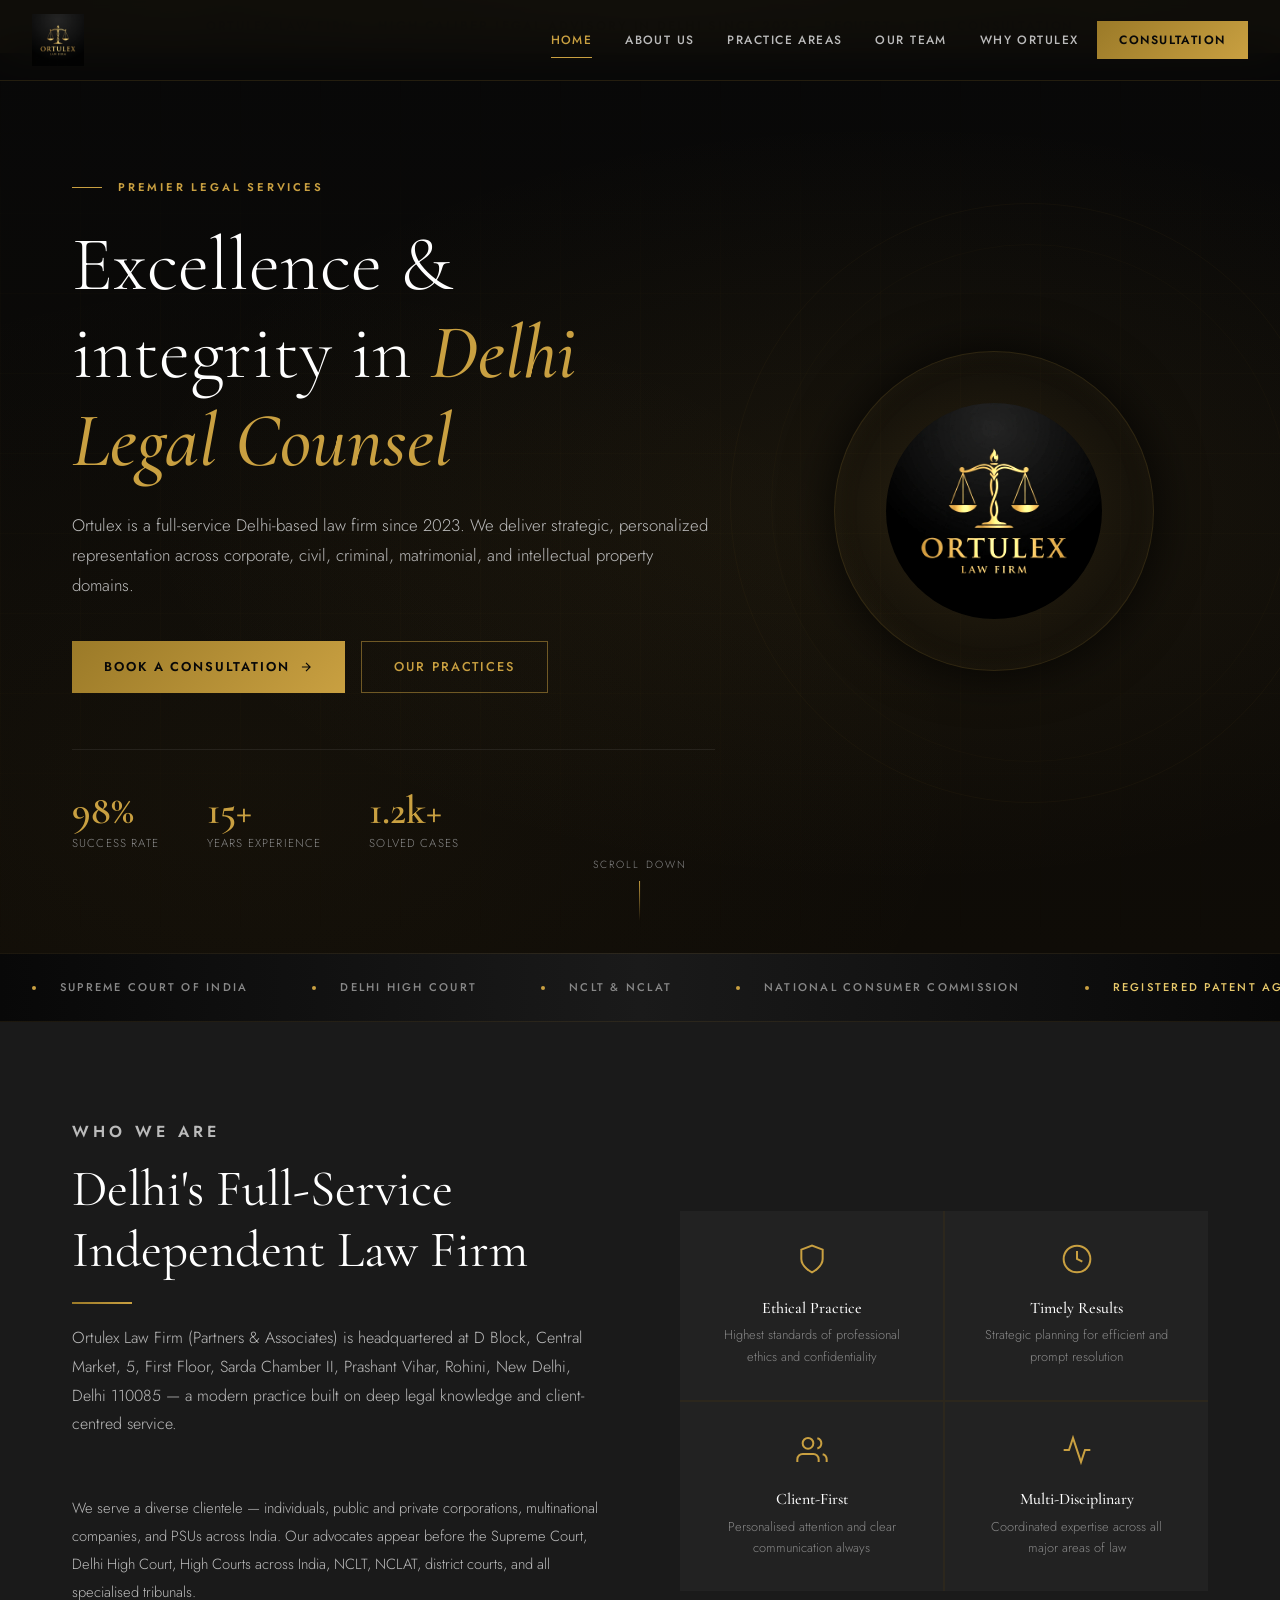
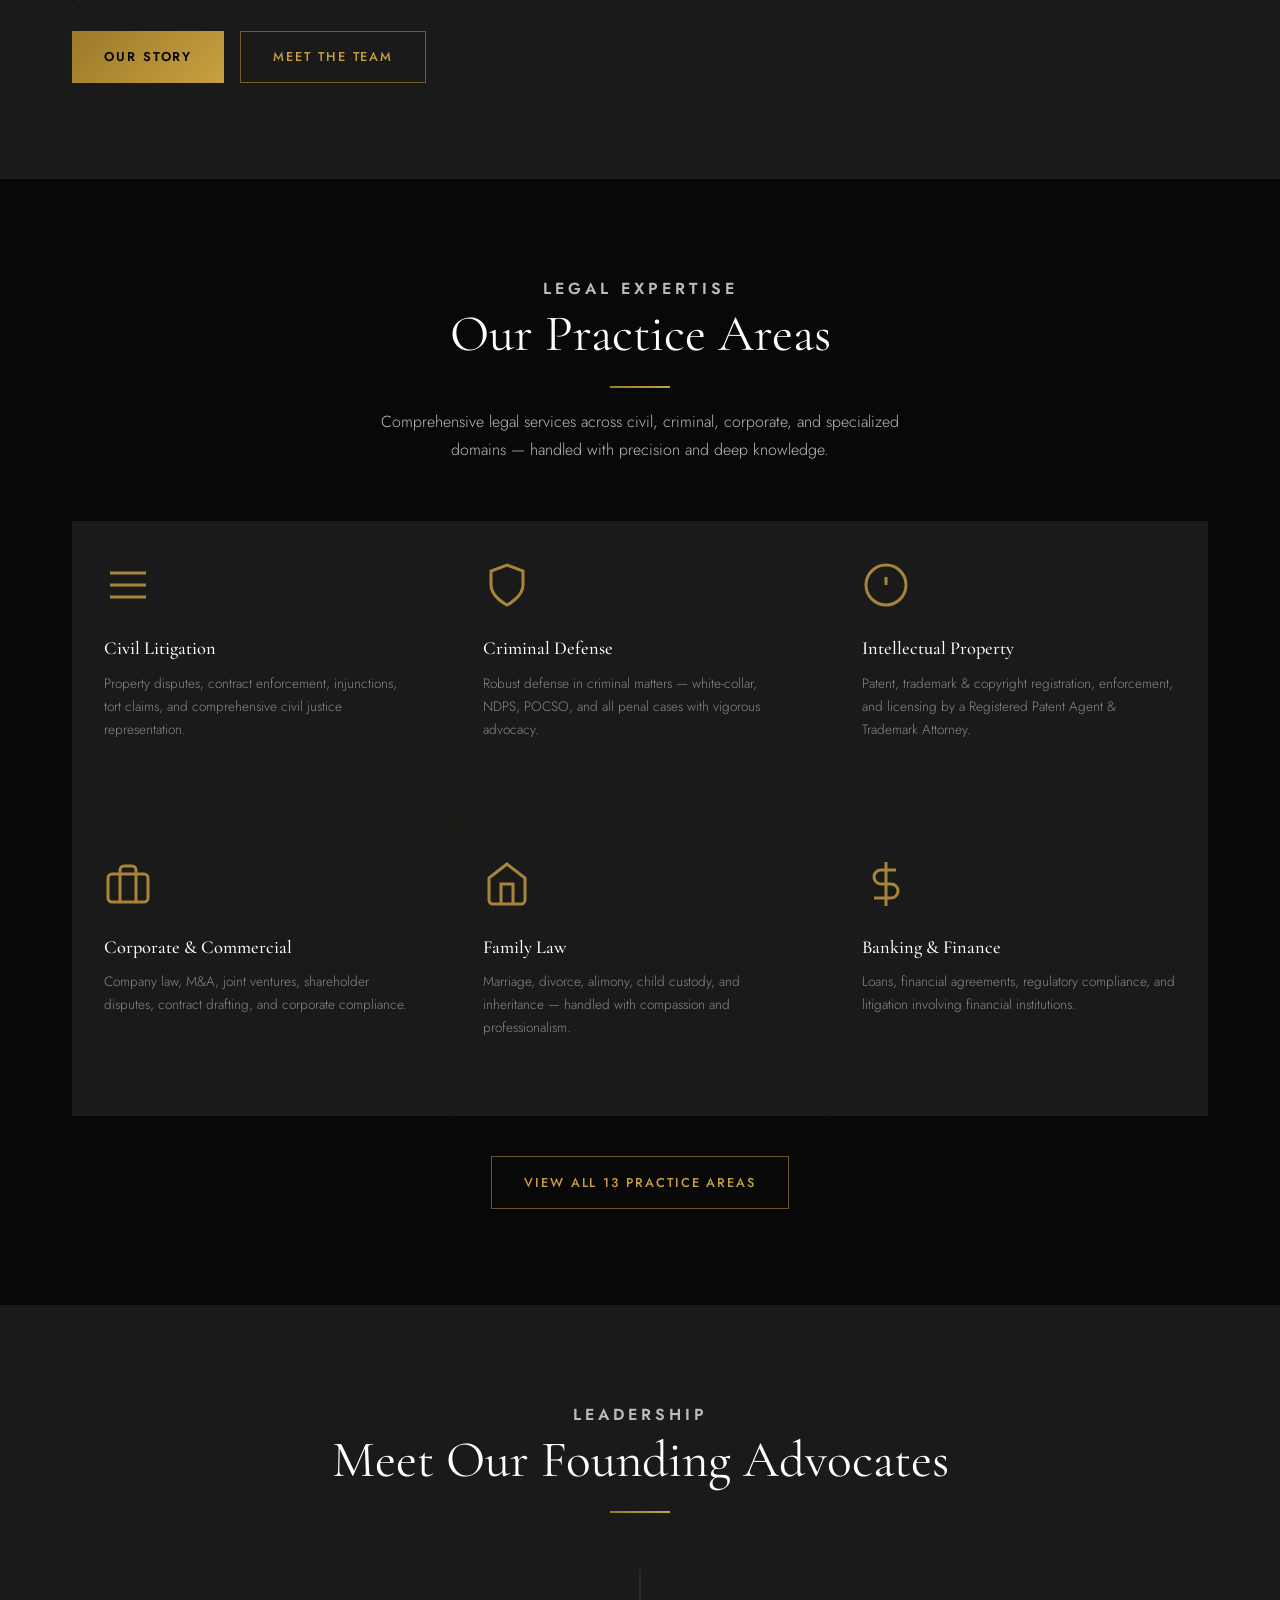
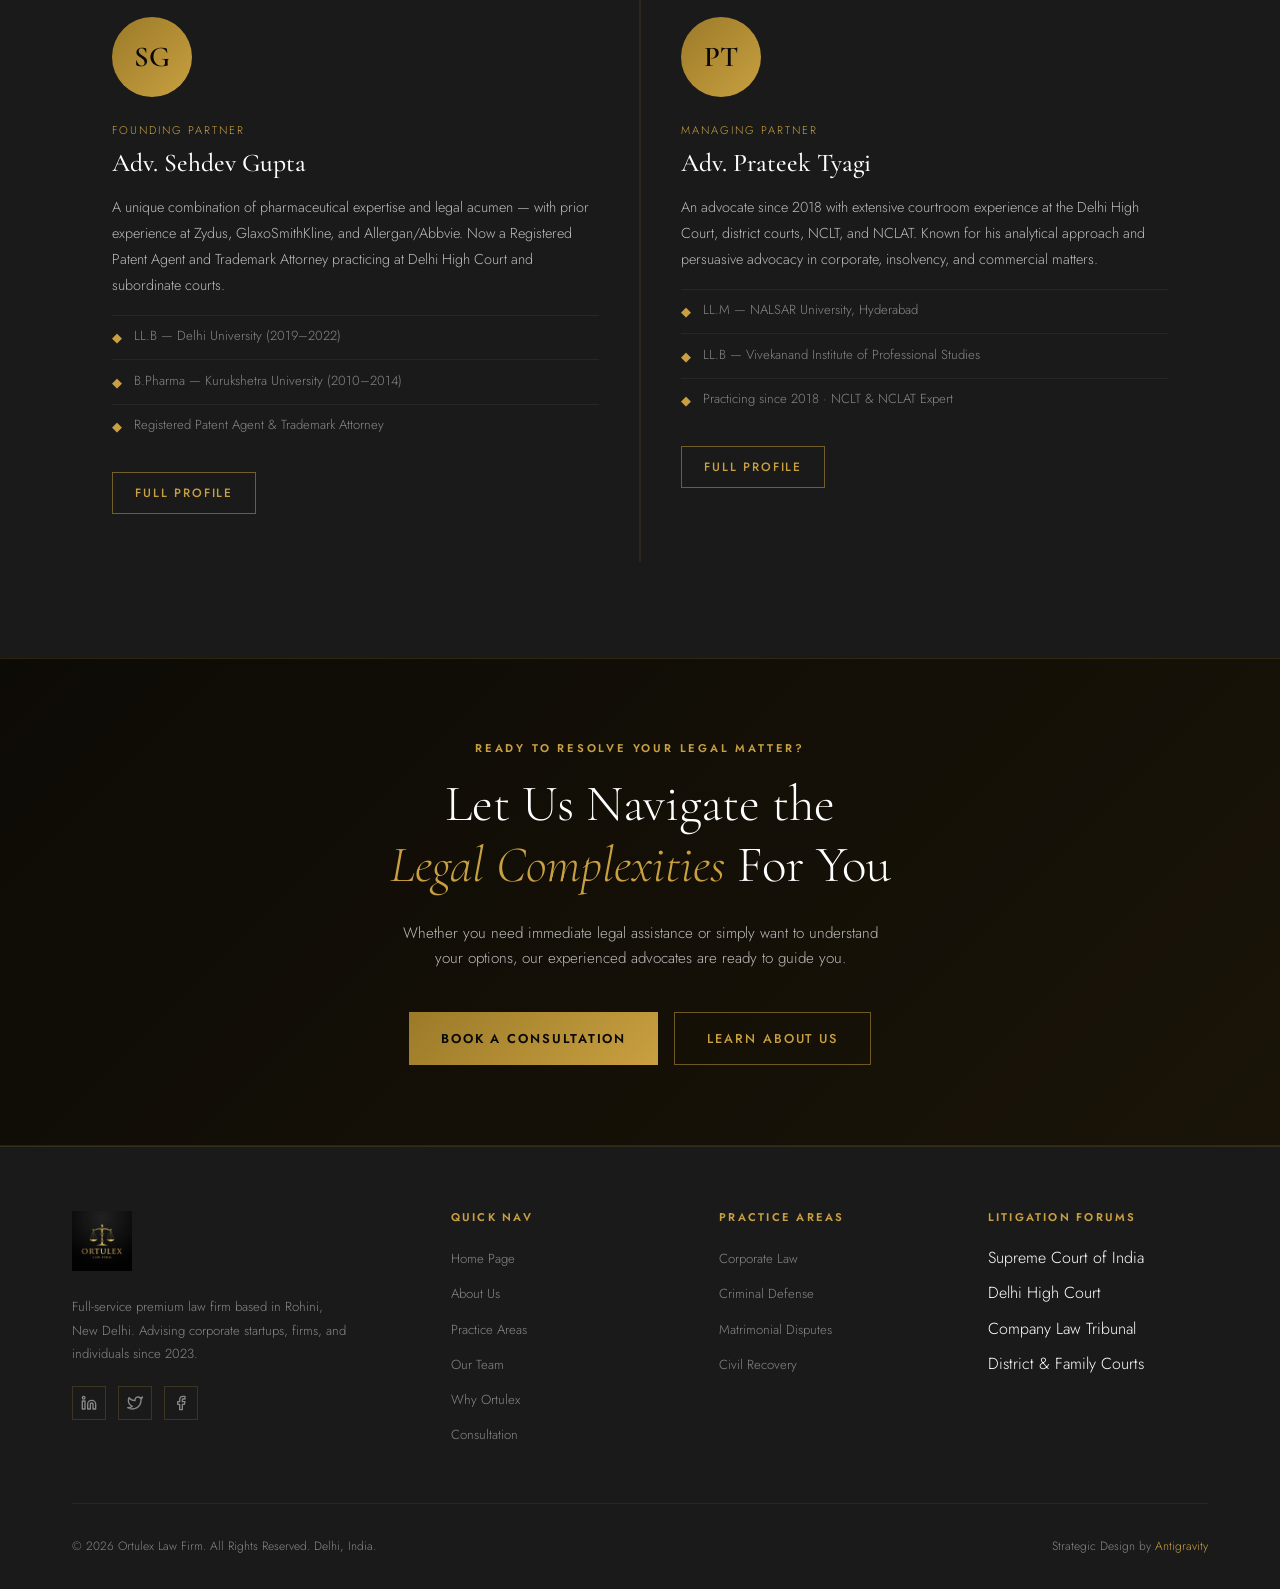
==== index.html @ f360d990 "first commit" ====
<!DOCTYPE html>
<html lang="en">
<head>
  <meta charset="UTF-8">
  <meta name="viewport" content="width=device-width, initial-scale=1.0">
  <title>Ortulex Law Firm – Delhi Full-Service Lawyers</title>
  <meta name="description" content="Ortulex Law Firm – Full-service legal solutions in Delhi since 2023. Expert counsel in civil, criminal, corporate, family & intellectual property law.">
  <link rel="preconnect" href="https://fonts.googleapis.com">
  <link rel="preconnect" href="https://fonts.gstatic.com" crossorigin>
  <link href="https://fonts.googleapis.com/css2?family=Cormorant+Garamond:ital,wght@0,300;0,400;0,500;0,600;0,700;1,400;1,600&family=Jost:wght@300;400;500;600&display=swap" rel="stylesheet">
  <link rel="stylesheet" href="css/style.css">
</head>
<body>

  <!-- DYNAMIC HEADER PLACEHOLDER -->
  <div id="header-placeholder"></div>

  <!-- HERO SECTION -->
  <header class="hero">
    <div class="hero-bg"></div>
    <div class="hero-grid"></div>
    <div class="hero-ornament"></div>
    
    <div class="container">
      <div class="hero-wrapper">
        <div class="hero-content">
          <div class="hero-label label">Premier Legal Services</div>
          <h1 class="animate-fadeup delay-1">Excellence & integrity in <em>Delhi Legal Counsel</em></h1>
          <p class="hero-sub animate-fadeup delay-2">
            Ortulex is a full-service Delhi-based law firm since 2023. We deliver strategic, personalized representation across corporate, civil, criminal, matrimonial, and intellectual property domains.
          </p>
          <div class="hero-actions animate-fadeup delay-3">
            <a class="btn-primary" href="consultation.html">
              Book a Consultation
              <svg width="14" height="14" viewBox="0 0 24 24" fill="none" stroke="currentColor" stroke-width="2"><path d="M5 12h14M12 5l7 7-7 7"/></svg>
            </a>
            <a class="btn-outline" href="practices.html">Our Practices</a>
          </div>
          
          <div class="hero-stats animate-fadeup delay-4">
            <div class="stat-item">
              <div class="stat-number">98%</div>
              <div class="stat-label">Success Rate</div>
            </div>
            <div class="stat-item">
              <div class="stat-number">15+</div>
              <div class="stat-label">Years Experience</div>
            </div>
            <div class="stat-item">
              <div class="stat-number">1.2k+</div>
              <div class="stat-label">Solved Cases</div>
            </div>
          </div>
        </div>
        
        <div class="hero-visual animate-fadein delay-5">
          <div class="hero-visual-inner">
            <img class="hero-logo-showcase" src="images/logo.png" alt="Large Ortulex Emblem">
          </div>
        </div>
      </div>
    </div>

    <div class="hero-scroll">
      <span>Scroll Down</span>
      <div class="scroll-line"></div>
    </div>
  </header>

  <!-- MARQUEE -->
  <div class="marquee-section">
    <div class="marquee-track">
      <div class="marquee-item"><span class="dot"></span> Supreme Court of India</div>
      <div class="marquee-item"><span class="dot"></span> Delhi High Court</div>
      <div class="marquee-item"><span class="dot"></span> NCLT &amp; NCLAT</div>
      <div class="marquee-item"><span class="dot"></span> National Consumer Commission</div>
      <div class="marquee-item highlight"><span class="dot"></span> Registered Patent Agent</div>
      <div class="marquee-item"><span class="dot"></span> Trademark Attorney</div>
      <div class="marquee-item"><span class="dot"></span> District Courts Delhi-NCR</div>
      <div class="marquee-item"><span class="dot"></span> Mumbai High Court</div>
      <div class="marquee-item"><span class="dot"></span> State Tribunals</div>
      <div class="marquee-item highlight"><span class="dot"></span> Corporate Law</div>
      <div class="marquee-item"><span class="dot"></span> Intellectual Property</div>
      <div class="marquee-item"><span class="dot"></span> Criminal Defense</div>
      
      <!-- Duplicate for seamless loop -->
      <div class="marquee-item"><span class="dot"></span> Supreme Court of India</div>
      <div class="marquee-item"><span class="dot"></span> Delhi High Court</div>
      <div class="marquee-item"><span class="dot"></span> NCLT &amp; NCLAT</div>
      <div class="marquee-item"><span class="dot"></span> National Consumer Commission</div>
      <div class="marquee-item highlight"><span class="dot"></span> Registered Patent Agent</div>
      <div class="marquee-item"><span class="dot"></span> Trademark Attorney</div>
      <div class="marquee-item"><span class="dot"></span> District Courts Delhi-NCR</div>
      <div class="marquee-item"><span class="dot"></span> Mumbai High Court</div>
      <div class="marquee-item"><span class="dot"></span> State Tribunals</div>
      <div class="marquee-item highlight"><span class="dot"></span> Corporate Law</div>
      <div class="marquee-item"><span class="dot"></span> Intellectual Property</div>
      <div class="marquee-item"><span class="dot"></span> Criminal Defense</div>
    </div>
  </div>

  <!-- OVERVIEW SECTION -->
  <section class="section" style="background: var(--dark2);">
    <div class="container">
      <div class="overview-row">
        <div>
          <div class="section-header">
            <p class="label">Who We Are</p>
            <h2>Delhi's Full-Service<br>Independent Law Firm</h2>
            <div style="width:60px;height:2px;background:linear-gradient(90deg,var(--gold-dark),var(--gold));margin:1.25rem 0;"></div>
            <p>Ortulex Law Firm (Partners &amp; Associates) is headquartered at D Block, Central Market, 5, First Floor, Sarda Chamber II, Prashant Vihar, Rohini, New Delhi, Delhi 110085 — a modern practice built on deep legal knowledge and client-centred service.</p>
          </div>
          <p style="color:var(--gray-light);font-size:0.92rem;line-height:1.9;margin-bottom:1.5rem;">We serve a diverse clientele — individuals, public and private corporations, multinational companies, and PSUs across India. Our advocates appear before the Supreme Court, Delhi High Court, High Courts across India, NCLT, NCLAT, district courts, and all specialised tribunals.</p>
          <div style="display:flex;gap:1rem;flex-wrap:wrap;">
            <a class="btn-primary" href="about.html">Our Story</a>
            <a class="btn-outline" href="team.html">Meet the Team</a>
          </div>
        </div>
        <div>
          <div class="overview-features-grid">
            <div style="background:var(--dark3);padding:2rem;text-align:center;">
              <svg width="32" height="32" viewBox="0 0 24 24" fill="none" stroke="var(--gold)" stroke-width="1.5" style="margin-bottom:1rem;"><path d="M12 22s8-4 8-10V5l-8-3-8 3v7c0 6 8 10 8 10z"></path></svg>
              <h4 style="font-family:var(--serif);font-size:1rem;font-weight:500;margin-bottom:0.4rem;">Ethical Practice</h4>
              <p style="font-size:0.8rem;color:var(--gray);">Highest standards of professional ethics and confidentiality</p>
            </div>
            <div style="background:var(--dark3);padding:2rem;text-align:center;">
              <svg width="32" height="32" viewBox="0 0 24 24" fill="none" stroke="var(--gold)" stroke-width="1.5" style="margin-bottom:1rem;"><circle cx="12" cy="12" r="10"></circle><polyline points="12 6 12 12 16 14"></polyline></svg>
              <h4 style="font-family:var(--serif);font-size:1rem;font-weight:500;margin-bottom:0.4rem;">Timely Results</h4>
              <p style="font-size:0.8rem;color:var(--gray);">Strategic planning for efficient and prompt resolution</p>
            </div>
            <div style="background:var(--dark3);padding:2rem;text-align:center;">
              <svg width="32" height="32" viewBox="0 0 24 24" fill="none" stroke="var(--gold)" stroke-width="1.5" style="margin-bottom:1rem;"><path d="M17 21v-2a4 4 0 00-4-4H5a4 4 0 00-4 4v2"></path><circle cx="9" cy="7" r="4"></circle><path d="M23 21v-2a4 4 0 00-3-3.87"></path><path d="M16 3.13a4 4 0 010 7.75"></path></svg>
              <h4 style="font-family:var(--serif);font-size:1rem;font-weight:500;margin-bottom:0.4rem;">Client-First</h4>
              <p style="font-size:0.8rem;color:var(--gray);">Personalised attention and clear communication always</p>
            </div>
            <div style="background:var(--dark3);padding:2rem;text-align:center;">
              <svg width="32" height="32" viewBox="0 0 24 24" fill="none" stroke="var(--gold)" stroke-width="1.5" style="margin-bottom:1rem;"><polyline points="22 12 18 12 15 21 9 3 6 12 2 12"></polyline></svg>
              <h4 style="font-family:var(--serif);font-size:1rem;font-weight:500;margin-bottom:0.4rem;">Multi-Disciplinary</h4>
              <p style="font-size:0.8rem;color:var(--gray);">Coordinated expertise across all major areas of law</p>
            </div>
          </div>
        </div>
      </div>
    </div>
  </section>

  <!-- PRACTICE AREAS PREVIEW -->
  <section class="section">
    <div class="container">
      <div class="section-header center">
        <p class="label">Legal Expertise</p>
        <h2>Our Practice Areas</h2>
        <div style="width:60px;height:2px;background:linear-gradient(90deg,var(--gold-dark),var(--gold));margin:1.25rem auto;"></div>
        <p>Comprehensive legal services across civil, criminal, corporate, and specialized domains — handled with precision and deep knowledge.</p>
      </div>
      <div class="practices-grid">
        <a class="practice-card" href="practices.html">
          <svg class="practice-icon" viewBox="0 0 24 24" fill="none" stroke="currentColor" stroke-width="1.5"><path d="M3 6h18M3 12h18M3 18h18"></path></svg>
          <h4>Civil Litigation</h4>
          <p>Property disputes, contract enforcement, injunctions, tort claims, and comprehensive civil justice representation.</p>
          <div class="card-arrow">View Details &rarr;</div>
        </a>
        <a class="practice-card" href="practices.html">
          <svg class="practice-icon" viewBox="0 0 24 24" fill="none" stroke="currentColor" stroke-width="1.5"><path d="M12 22s8-4 8-10V5l-8-3-8 3v7c0 6 8 10 8 10z"></path></svg>
          <h4>Criminal Defense</h4>
          <p>Robust defense in criminal matters — white-collar, NDPS, POCSO, and all penal cases with vigorous advocacy.</p>
          <div class="card-arrow">View Details &rarr;</div>
        </a>
        <a class="practice-card" href="practices.html">
          <svg class="practice-icon" viewBox="0 0 24 24" fill="none" stroke="currentColor" stroke-width="1.5"><circle cx="12" cy="12" r="10"></circle><line x1="12" y1="8" x2="12" y2="12"></line><line x1="12" y1="16" x2="12.01" y2="16"></line></svg>
          <h4>Intellectual Property</h4>
          <p>Patent, trademark &amp; copyright registration, enforcement, and licensing by a Registered Patent Agent &amp; Trademark Attorney.</p>
          <div class="card-arrow">View Details &rarr;</div>
        </a>
        <a class="practice-card" href="practices.html">
          <svg class="practice-icon" viewBox="0 0 24 24" fill="none" stroke="currentColor" stroke-width="1.5"><rect x="2" y="7" width="20" height="14" rx="2" ry="2"></rect><path d="M16 21V5a2 2 0 00-2-2h-4a2 2 0 00-2 2v16"></path></svg>
          <h4>Corporate &amp; Commercial</h4>
          <p>Company law, M&amp;A, joint ventures, shareholder disputes, contract drafting, and corporate compliance.</p>
          <div class="card-arrow">View Details &rarr;</div>
        </a>
        <a class="practice-card" href="practices.html">
          <svg class="practice-icon" viewBox="0 0 24 24" fill="none" stroke="currentColor" stroke-width="1.5"><path d="M3 9l9-7 9 7v11a2 2 0 01-2 2H5a2 2 0 01-2-2z"></path><polyline points="9 22 9 12 15 12 15 22"></polyline></svg>
          <h4>Family Law</h4>
          <p>Marriage, divorce, alimony, child custody, and inheritance — handled with compassion and professionalism.</p>
          <div class="card-arrow">View Details &rarr;</div>
        </a>
        <a class="practice-card" href="practices.html">
          <svg class="practice-icon" viewBox="0 0 24 24" fill="none" stroke="currentColor" stroke-width="1.5"><line x1="12" y1="1" x2="12" y2="23"></line><path d="M17 5H9.5a3.5 3.5 0 000 7h5a3.5 3.5 0 010 7H6"></path></svg>
          <h4>Banking &amp; Finance</h4>
          <p>Loans, financial agreements, regulatory compliance, and litigation involving financial institutions.</p>
          <div class="card-arrow">View Details &rarr;</div>
        </a>
      </div>
      <div style="text-align:center;margin-top:2.5rem;">
        <a class="btn-outline" href="practices.html">View All 13 Practice Areas</a>
      </div>
    </div>
  </section>

  <!-- TEAM PREVIEW -->
  <section class="section" style="background:var(--dark2);">
    <div class="container">
      <div class="section-header center">
        <p class="label">Leadership</p>
        <h2>Meet Our Founding Advocates</h2>
        <div style="width:60px;height:2px;background:linear-gradient(90deg,var(--gold-dark),var(--gold));margin:1.25rem auto;"></div>
      </div>
      <div class="team-grid">
        <div class="team-card">
          <div class="team-avatar">SG</div>
          <div class="team-role">Founding Partner</div>
          <h3>Adv. Sehdev Gupta</h3>
          <p>A unique combination of pharmaceutical expertise and legal acumen — with prior experience at Zydus, GlaxoSmithKline, and Allergan/Abbvie. Now a Registered Patent Agent and Trademark Attorney practicing at Delhi High Court and subordinate courts.</p>
          <div class="team-credential"><span class="bullet">◆</span> LL.B — Delhi University (2019–2022)</div>
          <div class="team-credential"><span class="bullet">◆</span> B.Pharma — Kurukshetra University (2010–2014)</div>
          <div class="team-credential"><span class="bullet">◆</span> Registered Patent Agent &amp; Trademark Attorney</div>
          <div style="margin-top:1.5rem;"><a class="btn-outline" href="team.html" style="font-size:0.75rem;padding:0.6rem 1.4rem;">Full Profile</a></div>
        </div>
        <div class="team-card">
          <div class="team-avatar">PT</div>
          <div class="team-role">Managing Partner</div>
          <h3>Adv. Prateek Tyagi</h3>
          <p>An advocate since 2018 with extensive courtroom experience at the Delhi High Court, district courts, NCLT, and NCLAT. Known for his analytical approach and persuasive advocacy in corporate, insolvency, and commercial matters.</p>
          <div class="team-credential"><span class="bullet">◆</span> LL.M — NALSAR University, Hyderabad</div>
          <div class="team-credential"><span class="bullet">◆</span> LL.B — Vivekanand Institute of Professional Studies</div>
          <div class="team-credential"><span class="bullet">◆</span> Practicing since 2018 · NCLT &amp; NCLAT Expert</div>
          <div style="margin-top:1.5rem;"><a class="btn-outline" href="team.html" style="font-size:0.75rem;padding:0.6rem 1.4rem;">Full Profile</a></div>
        </div>
      </div>
    </div>
  </section>

  <!-- CTA STRIP -->
  <section style="background:linear-gradient(135deg,#0d0b06,#1a1408);padding:5rem 0;text-align:center;border-top:1px solid rgba(201,160,65,0.15);border-bottom:1px solid rgba(201,160,65,0.15);">
    <div class="container">
      <p class="label" style="margin-bottom:1rem;">Ready to Resolve Your Legal Matter?</p>
      <h2 style="max-width:600px;margin:0 auto 1.5rem;font-weight:300;">Let Us Navigate the<br><em style="color:var(--gold);font-style:italic;">Legal Complexities</em> For You</h2>
      <p style="color:var(--gray-light);max-width:480px;margin:0 auto 2.5rem;font-size:0.95rem;">Whether you need immediate legal assistance or simply want to understand your options, our experienced advocates are ready to guide you.</p>
      <div style="display:flex;gap:1rem;justify-content:center;flex-wrap:wrap;">
        <a class="btn-primary" href="consultation.html">Book a Consultation</a>
        <a class="btn-outline" href="about.html">Learn About Us</a>
      </div>
    </div>
  </section>

  <!-- DYNAMIC FOOTER PLACEHOLDER -->
  <div id="footer-placeholder"></div>

  <script src="js/main.js"></script>
</body>
</html>
---- css/style.css ----
/* ===== RESET & BASE ===== */
*, *::before, *::after { box-sizing: border-box; margin: 0; padding: 0; }
:root {
  --gold: #C9A041;
  --gold-light: #e8c96a;
  --gold-dark: #9b7a28;
  --black: #080808;
  --dark: #111111;
  --dark2: #1a1a1a;
  --dark3: #222222;
  --white: #ffffff;
  --cream: #f5efe4;
  --gray: #888888;
  --gray-light: #bbbbbb;
  --serif: 'Cormorant Garamond', Georgia, serif;
  --sans: 'Jost', sans-serif;
  --transition: 0.35s cubic-bezier(0.4, 0, 0.2, 1);
}
html { scroll-behavior: smooth; font-size: 16px; }
body {
  background: var(--black);
  color: var(--white);
  font-family: var(--sans);
  font-weight: 300;
  line-height: 1.7;
  overflow-x: hidden;
}
a { color: inherit; text-decoration: none; }
img { max-width: 100%; }
button { cursor: pointer; border: none; background: none; font-family: inherit; }

/* ===== SCROLLBAR ===== */
::-webkit-scrollbar { width: 6px; }
::-webkit-scrollbar-track { background: var(--dark); }
::-webkit-scrollbar-thumb { background: var(--gold-dark); border-radius: 3px; }

/* ===== ANIMATIONS ===== */
@keyframes fadeUp {
  from { opacity: 0; transform: translateY(40px); }
  to { opacity: 1; transform: translateY(0); }
}
@keyframes fadeIn {
  from { opacity: 0; }
  to { opacity: 1; }
}
@keyframes scaleIn {
  from { opacity: 0; transform: scale(0.92); }
  to { opacity: 1; transform: scale(1); }
}
@keyframes slideRight {
  from { opacity: 0; transform: translateX(-40px); }
  to { opacity: 1; transform: translateX(0); }
}
@keyframes shimmer {
  0% { background-position: -200% center; }
  100% { background-position: 200% center; }
}
@keyframes linegrow {
  from { transform: scaleX(0); }
  to { transform: scaleX(1); }
}
@keyframes rotateSlow {
  from { transform: rotate(0deg); }
  to { transform: rotate(360deg); }
}
.animate-fadeup { animation: fadeUp 0.8s ease both; }
.animate-fadein { animation: fadeIn 0.8s ease both; }
.delay-1 { animation-delay: 0.15s; }
.delay-2 { animation-delay: 0.3s; }
.delay-3 { animation-delay: 0.45s; }
.delay-4 { animation-delay: 0.6s; }
.delay-5 { animation-delay: 0.75s; }

/* ===== TYPOGRAPHY ===== */
h1, h2, h3, h4, h5 { font-family: var(--serif); font-weight: 400; line-height: 1.2; }
h1 { font-size: clamp(2.6rem, 6vw, 5rem); }
h2 { font-size: clamp(2rem, 4vw, 3.2rem); }
h3 { font-size: clamp(1.4rem, 2.5vw, 1.9rem); }
h4 { font-size: 1.25rem; }
.label {
  font-family: var(--sans);
  font-size: 0.7rem;
  font-weight: 600;
  letter-spacing: 0.25em;
  text-transform: uppercase;
  color: var(--gold);
}
.gold { color: var(--gold); }

/* ===== LAYOUT ===== */
.container { max-width: 1200px; margin: 0 auto; padding: 0 2rem; }
.section { padding: 6rem 0; }
.section-sm { padding: 4rem 0; }

/* ===== DIVIDERS ===== */
.gold-line {
  display: inline-block;
  width: 60px; height: 2px;
  background: var(--gold);
  transform-origin: left;
}
.gold-line-full {
  width: 100%; height: 1px;
  background: linear-gradient(90deg, transparent, var(--gold), transparent);
}

/* ===== PAGE SYSTEM ===== */
.page { display: none; }
.page.active { display: block; animation: fadeIn 0.5s ease; }

/* ===== NAVBAR ===== */
#navbar {
  position: fixed;
  top: 0; left: 0; right: 0;
  z-index: 1000;
  background: rgba(8,8,8,0.95);
  backdrop-filter: blur(20px);
  border-bottom: 1px solid rgba(201,160,65,0.15);
  transition: var(--transition);
}
#navbar.scrolled { box-shadow: 0 4px 30px rgba(0,0,0,0.5); background: rgba(8,8,8,0.98); }
.nav-inner {
  max-width: 1300px;
  margin: 0 auto;
  padding: 0 2rem;
  height: 80px;
  display: flex;
  align-items: center;
  justify-content: space-between;
}
.nav-logo {
  display: flex;
  align-items: center;
  gap: 1rem;
  cursor: pointer;
}
.nav-logo img {
  height: 52px;
  width: auto;
  filter: brightness(1);
  transition: var(--transition);
}
.nav-logo:hover img { filter: brightness(1.1); }
.nav-brand {
  display: flex;
  flex-direction: column;
  line-height: 1;
}
.nav-brand-name {
  font-family: var(--serif);
  font-size: 1.4rem;
  font-weight: 600;
  letter-spacing: 0.05em;
  color: var(--white);
}
.nav-brand-sub {
  font-size: 0.65rem;
  letter-spacing: 0.2em;
  text-transform: uppercase;
  color: var(--gold);
  margin-top: 2px;
}
.nav-links {
  display: flex;
  align-items: center;
  gap: 0.25rem;
  list-style: none;
}
.nav-links li a, .nav-links li button {
  display: block;
  padding: 0.5rem 0.9rem;
  font-size: 0.75rem;
  font-weight: 500;
  letter-spacing: 0.12em;
  text-transform: uppercase;
  color: var(--gray-light);
  transition: color var(--transition);
  position: relative;
}
.nav-links li a::after, .nav-links li button::after {
  content: '';
  position: absolute;
  bottom: 0; left: 0.9rem; right: 0.9rem;
  height: 1px;
  background: var(--gold);
  transform: scaleX(0);
  transition: transform var(--transition);
}
.nav-links li a:hover, .nav-links li button:hover,
.nav-links li a.active, .nav-links li button.active {
  color: var(--gold);
}
.nav-links li a:hover::after, .nav-links li button:hover::after,
.nav-links li a.active::after, .nav-links li button.active::after {
  transform: scaleX(1);
}
.nav-cta {
  background: linear-gradient(135deg, var(--gold-dark), var(--gold)) !important;
  color: var(--black) !important;
  padding: 0.55rem 1.4rem !important;
  font-weight: 600 !important;
  letter-spacing: 0.1em;
}
.nav-cta:hover { opacity: 0.9; }
.nav-cta::after { display: none !important; }
.hamburger {
  display: none;
  flex-direction: column;
  gap: 5px;
  cursor: pointer;
  padding: 8px;
}
.hamburger span {
  display: block;
  width: 24px; height: 1.5px;
  background: var(--white);
  transition: var(--transition);
}
.mobile-menu {
  display: none;
  position: fixed;
  top: 80px; left: 0; right: 0;
  background: rgba(8,8,8,0.98);
  backdrop-filter: blur(20px);
  border-bottom: 1px solid rgba(201,160,65,0.2);
  z-index: 999;
  padding: 1.5rem 2rem;
}
.mobile-menu.open { display: block; animation: fadeIn 0.3s ease; }
.mobile-menu ul { list-style: none; display: flex; flex-direction: column; gap: 0.25rem; }
.mobile-menu ul li a, .mobile-menu ul li button {
  display: block;
  padding: 0.75rem 0;
  font-size: 0.85rem;
  letter-spacing: 0.1em;
  text-transform: uppercase;
  color: var(--gray-light);
  border-bottom: 1px solid rgba(255,255,255,0.06);
  width: 100%;
  text-align: left;
  transition: color var(--transition);
}
.mobile-menu ul li a:hover, .mobile-menu ul li button:hover { color: var(--gold); }

/* ===== HERO ===== */
.hero {
  min-height: 100vh;
  position: relative;
  display: flex;
  align-items: center;
  overflow: hidden;
  padding-top: 80px;
  padding-bottom: 4rem;
}
.hero-bg {
  position: absolute;
  inset: 0;
  background:
    radial-gradient(ellipse at 70% 50%, rgba(201,160,65,0.08) 0%, transparent 60%),
    radial-gradient(ellipse at 20% 80%, rgba(201,160,65,0.04) 0%, transparent 50%),
    linear-gradient(180deg, #080808 0%, #0f0c07 100%);
  z-index: 0;
}
.hero-grid {
  position: absolute;
  inset: 0;
  background-image:
    linear-gradient(rgba(201,160,65,0.04) 1px, transparent 1px),
    linear-gradient(90deg, rgba(201,160,65,0.04) 1px, transparent 1px);
  background-size: 80px 80px;
  mask-image: linear-gradient(180deg, transparent, rgba(0,0,0,0.5) 30%, rgba(0,0,0,0.5) 70%, transparent);
  z-index: 0;
}
.hero-ornament {
  position: absolute;
  right: -50px;
  top: 50%;
  transform: translateY(-50%);
  width: 600px; height: 600px;
  border-radius: 50%;
  border: 1px solid rgba(201,160,65,0.1);
  opacity: 0.4;
  z-index: 0;
}
.hero-ornament::before {
  content: '';
  position: absolute;
  inset: 40px;
  border-radius: 50%;
  border: 1px solid rgba(201,160,65,0.07);
}
.hero-wrapper {
  display: grid;
  grid-template-columns: 1.2fr 0.8fr;
  gap: 4rem;
  align-items: center;
  width: 100%;
  position: relative;
  z-index: 2;
}
.hero-content {
  max-width: 100%;
}
.hero-label {
  display: inline-flex;
  align-items: center;
  gap: 1rem;
  margin-bottom: 1.5rem;
  animation: slideRight 0.8s ease both;
}
.hero-label::before {
  content: '';
  width: 30px; height: 1px;
  background: var(--gold);
}
.hero h1 {
  margin-bottom: 1.5rem;
  animation: fadeUp 0.8s ease 0.2s both;
  font-weight: 300;
  line-height: 1.15;
}
.hero h1 em {
  font-style: italic;
  color: var(--gold);
  font-weight: 500;
}
.hero-sub {
  font-size: 1.05rem;
  color: var(--gray-light);
  margin-bottom: 2.5rem;
  animation: fadeUp 0.8s ease 0.35s both;
  line-height: 1.8;
}
.hero-actions {
  display: flex;
  gap: 1rem;
  flex-wrap: wrap;
  animation: fadeUp 0.8s ease 0.5s both;
  margin-bottom: 3.5rem;
}
.btn-primary {
  display: inline-flex;
  align-items: center;
  gap: 0.6rem;
  padding: 0.9rem 2rem;
  background: linear-gradient(135deg, var(--gold-dark), var(--gold));
  color: var(--black);
  font-family: var(--sans);
  font-size: 0.8rem;
  font-weight: 600;
  letter-spacing: 0.15em;
  text-transform: uppercase;
  transition: var(--transition);
  position: relative;
  overflow: hidden;
}
.btn-primary::before {
  content: '';
  position: absolute;
  top: 0; left: -100%;
  width: 100%; height: 100%;
  background: rgba(255,255,255,0.15);
  transition: left 0.3s ease;
}
.btn-primary:hover::before { left: 100%; }
.btn-primary:hover { transform: translateY(-2px); box-shadow: 0 8px 25px rgba(201,160,65,0.3); }
.btn-outline {
  display: inline-flex;
  align-items: center;
  gap: 0.6rem;
  padding: 0.9rem 2rem;
  border: 1px solid rgba(201,160,65,0.5);
  color: var(--gold);
  font-family: var(--sans);
  font-size: 0.8rem;
  font-weight: 500;
  letter-spacing: 0.15em;
  text-transform: uppercase;
  transition: var(--transition);
}
.btn-outline:hover {
  background: rgba(201,160,65,0.1);
  border-color: var(--gold);
  transform: translateY(-2px);
}
.hero-stats {
  display: flex;
  gap: 3rem;
  padding-top: 2.5rem;
  border-top: 1px solid rgba(255,255,255,0.08);
  animation: fadeUp 0.8s ease 0.65s both;
}
.stat-item { text-align: left; }
.stat-number {
  font-family: var(--serif);
  font-size: 2.5rem;
  font-weight: 600;
  color: var(--gold);
  line-height: 1;
  margin-bottom: 0.25rem;
}
.stat-label {
  font-size: 0.72rem;
  letter-spacing: 0.1em;
  text-transform: uppercase;
  color: var(--gray);
}
.hero-visual {
  display: flex;
  justify-content: center;
  align-items: center;
  animation: fadeIn 1.2s ease 0.4s both;
}
.hero-visual-inner {
  position: relative;
  width: 320px;
  height: 320px;
  border-radius: 50%;
  padding: 1.5rem;
  background: radial-gradient(circle, rgba(201,160,65,0.1) 0%, transparent 70%);
  border: 1px solid rgba(201,160,65,0.15);
  display: flex;
  justify-content: center;
  align-items: center;
  box-shadow: 0 0 50px rgba(0, 0, 0, 0.8), inset 0 0 30px rgba(201,160,65,0.05);
  animation: floatSlow 6s ease-in-out infinite;
}
@keyframes floatSlow {
  0%, 100% { transform: translateY(0px) rotate(0deg); }
  50% { transform: translateY(-10px) rotate(1deg); }
}
.hero-logo-showcase {
  width: 80%;
  height: 80%;
  object-fit: contain;
  filter: brightness(1.2) contrast(1.1);
  border-radius: 50%;
}
.hero-scroll {
  position: absolute;
  bottom: 2rem;
  left: 50%;
  transform: translateX(-50%);
  display: flex;
  flex-direction: column;
  align-items: center;
  gap: 0.5rem;
  font-size: 0.65rem;
  letter-spacing: 0.2em;
  text-transform: uppercase;
  color: var(--gray);
  animation: fadeIn 1s ease 1s both;
  z-index: 10;
}
.scroll-line {
  width: 1px; height: 40px;
  background: linear-gradient(to bottom, var(--gold), transparent);
  animation: scaleIn 1.5s ease infinite;
}

/* ===== MARQUEE ===== */
.marquee-section {
  padding: 1.5rem 0;
  background: linear-gradient(90deg, var(--black), var(--dark2), var(--black));
  border-top: 1px solid rgba(201,160,65,0.1);
  border-bottom: 1px solid rgba(201,160,65,0.1);
  overflow: hidden;
}
.marquee-track {
  display: flex;
  gap: 0;
  white-space: nowrap;
  animation: scroll-x 30s linear infinite;
}
@keyframes scroll-x {
  from { transform: translateX(0); }
  to { transform: translateX(-50%); }
}
.marquee-item {
  display: inline-flex;
  align-items: center;
  gap: 1.5rem;
  padding: 0 2rem;
  font-size: 0.7rem;
  font-weight: 500;
  letter-spacing: 0.2em;
  text-transform: uppercase;
  color: var(--gray);
}
.marquee-item span.dot {
  width: 4px; height: 4px;
  background: var(--gold);
  border-radius: 50%;
  flex-shrink: 0;
}
.marquee-item.highlight { color: var(--gold-light); }

/* ===== SECTION HEADERS ===== */
.section-header { margin-bottom: 3.5rem; }
.section-header .label { margin-bottom: 0.75rem; }
.section-header h2 { margin-bottom: 1rem; }
.section-header p {
  color: var(--gray-light);
  max-width: 560px;
  font-size: 1rem;
  line-height: 1.8;
}
.section-header.center { text-align: center; }
.section-header.center p { margin: 0 auto; }

/* ===== PRACTICE AREAS GRID ===== */
.practices-grid {
  display: grid;
  grid-template-columns: repeat(3, 1fr);
  gap: 1.5px;
  background: rgba(201,160,65,0.1);
}
.practice-card {
  background: var(--dark2);
  padding: 2.5rem 2rem;
  cursor: pointer;
  transition: var(--transition);
  position: relative;
  overflow: hidden;
}
.practice-card::before {
  content: '';
  position: absolute;
  bottom: 0; left: 0;
  width: 100%; height: 2px;
  background: linear-gradient(90deg, var(--gold-dark), var(--gold));
  transform: scaleX(0);
  transition: transform var(--transition);
}
.practice-card:hover {
  background: var(--dark3);
  transform: translateY(-4px);
  z-index: 1;
}
.practice-card:hover::before { transform: scaleX(1); }
.practice-icon {
  width: 48px; height: 48px;
  margin-bottom: 1.25rem;
  color: var(--gold);
  opacity: 0.8;
}
.practice-card h4 {
  font-family: var(--serif);
  font-size: 1.15rem;
  color: var(--white);
  margin-bottom: 0.75rem;
  font-weight: 500;
}
.practice-card p {
  font-size: 0.85rem;
  color: var(--gray);
  line-height: 1.7;
}
.practice-card .card-arrow {
  display: inline-flex;
  align-items: center;
  gap: 0.4rem;
  margin-top: 1rem;
  font-size: 0.7rem;
  letter-spacing: 0.12em;
  text-transform: uppercase;
  color: var(--gold);
  opacity: 0;
  transform: translateX(-10px);
  transition: var(--transition);
}
.practice-card:hover .card-arrow {
  opacity: 1;
  transform: translateX(0);
}

/* ===== TEAM ===== */
.team-grid {
  display: grid;
  grid-template-columns: 1fr 1fr;
  gap: 2px;
  background: rgba(201,160,65,0.1);
}
.team-card {
  background: var(--dark2);
  padding: 3rem 2.5rem;
  position: relative;
  overflow: hidden;
  transition: var(--transition);
}
.team-card::after {
  content: '';
  position: absolute;
  top: 0; left: 0;
  width: 3px; height: 100%;
  background: linear-gradient(180deg, var(--gold-dark), var(--gold));
  transform: scaleY(0);
  transform-origin: top;
  transition: transform var(--transition);
}
.team-card:hover::after { transform: scaleY(1); }
.team-avatar {
  width: 80px; height: 80px;
  border-radius: 50%;
  background: linear-gradient(135deg, var(--gold-dark), var(--gold));
  display: flex;
  align-items: center;
  justify-content: center;
  font-family: var(--serif);
  font-size: 1.8rem;
  color: var(--black);
  font-weight: 600;
  margin-bottom: 1.5rem;
  flex-shrink: 0;
}
.team-role {
  font-size: 0.7rem;
  letter-spacing: 0.18em;
  text-transform: uppercase;
  color: var(--gold);
  margin-bottom: 0.5rem;
}
.team-card h3 {
  font-size: 1.6rem;
  margin-bottom: 1rem;
  font-weight: 500;
}
.team-card p {
  color: var(--gray-light);
  font-size: 0.9rem;
  line-height: 1.8;
  margin-bottom: 1rem;
}
.team-credential {
  display: flex;
  align-items: flex-start;
  gap: 0.75rem;
  padding: 0.6rem 0;
  border-top: 1px solid rgba(255,255,255,0.05);
  font-size: 0.82rem;
  color: var(--gray);
}
.team-credential .bullet { color: var(--gold); flex-shrink: 0; margin-top: 2px; }

/* ===== WHY CHOOSE US ===== */
.why-grid {
  display: grid;
  grid-template-columns: repeat(2, 1fr);
  gap: 2px;
  background: rgba(201,160,65,0.1);
  margin-bottom: 4rem;
}
.why-card {
  background: var(--dark2);
  padding: 2.5rem 2rem;
  position: relative;
}
.why-number {
  font-family: var(--serif);
  font-size: 4rem;
  font-weight: 700;
  color: rgba(201,160,65,0.08);
  line-height: 1;
  margin-bottom: 1rem;
  user-select: none;
}
.why-card h4 {
  font-family: var(--serif);
  font-size: 1.2rem;
  color: var(--gold);
  margin-bottom: 0.75rem;
  font-weight: 500;
}
.why-card p {
  font-size: 0.88rem;
  color: var(--gray-light);
  line-height: 1.8;
}

/* ===== COURTS SECTION ===== */
.courts-section {
  background: var(--dark2);
  border: 1px solid rgba(201,160,65,0.1);
  padding: 3rem;
  margin-top: 3rem;
}
.courts-grid {
  display: grid;
  grid-template-columns: repeat(3, 1fr);
  gap: 1rem;
  margin-top: 2rem;
}
.court-item {
  display: flex;
  align-items: center;
  gap: 0.75rem;
  padding: 0.9rem 1rem;
  background: var(--dark3);
  border-left: 2px solid var(--gold-dark);
  font-size: 0.82rem;
  color: var(--gray-light);
  transition: var(--transition);
}
.court-item:hover {
  background: rgba(201,160,65,0.06);
  border-left-color: var(--gold);
  color: var(--white);
}
.court-item svg { color: var(--gold); flex-shrink: 0; }

/* ===== CONTACT ===== */
.contact-grid {
  display: grid;
  grid-template-columns: 1fr 1.4fr;
  gap: 4rem;
  align-items: start;
}
.contact-info { }
.contact-block {
  margin-bottom: 2.5rem;
  padding-bottom: 2.5rem;
  border-bottom: 1px solid rgba(255,255,255,0.06);
}
.contact-block:last-child { border-bottom: none; }
.contact-block .label { margin-bottom: 0.75rem; }
.contact-block p {
  font-size: 0.95rem;
  color: var(--gray-light);
  line-height: 1.8;
}
.contact-block a { color: var(--gold); transition: color var(--transition); }
.contact-block a:hover { color: var(--gold-light); }
.contact-form-wrap {
  background: var(--dark2);
  border: 1px solid rgba(201,160,65,0.1);
  padding: 3rem 2.5rem;
}
.form-row {
  display: grid;
  grid-template-columns: 1fr 1fr;
  gap: 1rem;
}
.form-group {
  margin-bottom: 1.25rem;
}
.form-group label {
  display: block;
  font-size: 0.7rem;
  letter-spacing: 0.15em;
  text-transform: uppercase;
  color: var(--gray);
  margin-bottom: 0.5rem;
}
.form-group input,
.form-group select,
.form-group textarea {
  width: 100%;
  padding: 0.9rem 1rem;
  background: var(--dark3);
  border: 1px solid rgba(255,255,255,0.08);
  border-top-color: rgba(201,160,65,0.15);
  color: var(--white);
  font-family: var(--sans);
  font-size: 0.9rem;
  font-weight: 300;
  outline: none;
  transition: var(--transition);
  appearance: none;
}
.form-group input::placeholder,
.form-group textarea::placeholder {
  color: var(--gray);
}
.form-group input:focus,
.form-group select:focus,
.form-group textarea:focus {
  border-color: var(--gold-dark);
  background: rgba(201,160,65,0.03);
}
.form-group textarea { height: 130px; resize: vertical; }
.form-group select option { background: var(--dark3); }
.form-success {
  display: none;
  padding: 1rem;
  background: rgba(201,160,65,0.1);
  border: 1px solid rgba(201,160,65,0.3);
  text-align: center;
  color: var(--gold);
  font-size: 0.9rem;
  margin-top: 1rem;
}

/* ===== ABOUT PAGE ===== */
.about-hero {
  min-height: 45vh;
  display: flex;
  align-items: center;
  background:
    linear-gradient(180deg, rgba(8,8,8,0.7) 0%, var(--black) 100%),
    radial-gradient(ellipse at 60% 40%, rgba(201,160,65,0.08) 0%, transparent 60%);
  padding-top: 80px;
  padding-bottom: 4rem;
  border-bottom: 1px solid rgba(201,160,65,0.1);
}
.about-intro {
  display: grid;
  grid-template-columns: 1fr 1fr;
  gap: 5rem;
  align-items: center;
  margin-bottom: 5rem;
}
.about-logo-block {
  display: flex;
  flex-direction: column;
  align-items: center;
  position: relative;
}
.about-logo-frame {
  position: relative;
  width: 300px; height: 300px;
  display: flex;
  align-items: center;
  justify-content: center;
}
.about-logo-frame::before {
  content: '';
  position: absolute;
  inset: -12px;
  border: 1px solid rgba(201,160,65,0.2);
}
.about-logo-frame::after {
  content: '';
  position: absolute;
  inset: -24px;
  border: 1px solid rgba(201,160,65,0.08);
}
.about-logo-frame img { width: 100%; height: 100%; object-fit: contain; }
.about-text h2 { margin-bottom: 1rem; }
.about-text .label { margin-bottom: 0.75rem; }
.about-text p {
  color: var(--gray-light);
  margin-bottom: 1rem;
  font-size: 0.95rem;
  line-height: 1.9;
}
.values-grid {
  display: grid;
  grid-template-columns: repeat(3, 1fr);
  gap: 2px;
  background: rgba(201,160,65,0.1);
  margin-top: 4rem;
}
.value-card {
  background: var(--dark2);
  padding: 2.5rem 1.75rem;
  text-align: center;
}
.value-icon {
  width: 56px; height: 56px;
  margin: 0 auto 1.25rem;
  background: rgba(201,160,65,0.08);
  border: 1px solid rgba(201,160,65,0.2);
  border-radius: 50%;
  display: flex;
  align-items: center;
  justify-content: center;
  color: var(--gold);
}
.value-card h4 {
  font-family: var(--serif);
  font-size: 1.1rem;
  color: var(--white);
  margin-bottom: 0.6rem;
  font-weight: 500;
}
.value-card p {
  font-size: 0.82rem;
  color: var(--gray);
  line-height: 1.7;
}

/* ===== PRACTICE AREAS PAGE ===== */
.practice-detail {
  display: none;
  padding: 2rem 0;
}
.practice-detail.active { display: block; animation: fadeIn 0.3s ease; }
.practice-detail-content {
  display: grid;
  grid-template-columns: 1.5fr 1fr;
  gap: 4rem;
  align-items: start;
}
.practice-services h4 {
  font-family: var(--serif);
  font-size: 1rem;
  font-weight: 500;
  color: var(--gold);
  margin-bottom: 1rem;
}
.service-list {
  list-style: none;
  margin-top: 0.5rem;
}
.service-list li {
  display: flex;
  align-items: flex-start;
  gap: 0.75rem;
  padding: 0.6rem 0;
  border-bottom: 1px solid rgba(255,255,255,0.05);
  font-size: 0.88rem;
  color: var(--gray-light);
}
.service-list li::before {
  content: '→';
  color: var(--gold);
  flex-shrink: 0;
  font-size: 0.75rem;
  margin-top: 2px;
}
.practice-sidebar {
  position: sticky;
  top: 100px;
}
.sidebar-cta {
  background: var(--dark2);
  border: 1px solid rgba(201,160,65,0.15);
  padding: 2rem;
  margin-bottom: 1.5rem;
}
.sidebar-cta h4 {
  font-family: var(--serif);
  font-size: 1.2rem;
  margin-bottom: 0.75rem;
  font-weight: 500;
}
.sidebar-cta p {
  font-size: 0.85rem;
  color: var(--gray-light);
  line-height: 1.7;
  margin-bottom: 1.25rem;
}

/* ===== FOOTER ===== */
footer {
  background: var(--dark2);
  border-top: 1px solid rgba(201,160,65,0.15);
  padding: 4rem 0 2rem;
}
.footer-grid {
  display: grid;
  grid-template-columns: 1.5fr 1fr 1fr 1fr;
  gap: 3rem;
  margin-bottom: 3rem;
}
.footer-brand img {
  height: 60px;
  margin-bottom: 1rem;
  filter: brightness(0.9);
}
.footer-brand p {
  font-size: 0.82rem;
  color: var(--gray);
  line-height: 1.8;
  max-width: 280px;
  margin-bottom: 1.25rem;
}
.footer-col h5 {
  font-family: var(--sans);
  font-size: 0.7rem;
  font-weight: 600;
  letter-spacing: 0.2em;
  text-transform: uppercase;
  color: var(--gold);
  margin-bottom: 1.25rem;
}
.footer-col ul { list-style: none; }
.footer-col ul li {
  margin-bottom: 0.5rem;
}
.footer-col ul li a, .footer-col ul li button {
  font-size: 0.82rem;
  color: var(--gray);
  transition: color var(--transition);
  display: inline-block;
  width: 100%;
  text-align: left;
}
.footer-col ul li a:hover, .footer-col ul li button:hover { color: var(--gold-light); }
.footer-bottom {
  padding-top: 2rem;
  border-top: 1px solid rgba(255,255,255,0.06);
  display: flex;
  justify-content: space-between;
  align-items: center;
  flex-wrap: wrap;
  gap: 1rem;
}
.footer-bottom p {
  font-size: 0.75rem;
  color: var(--gray);
}
.footer-bottom a { color: var(--gold); }
.social-links {
  display: flex;
  gap: 0.75rem;
}
.social-link {
  width: 34px; height: 34px;
  border: 1px solid rgba(201,160,65,0.2);
  display: flex;
  align-items: center;
  justify-content: center;
  color: var(--gray);
  font-size: 0.75rem;
  transition: var(--transition);
}
.social-link:hover {
  border-color: var(--gold);
  color: var(--gold);
  background: rgba(201,160,65,0.05);
}

/* ===== BREADCRUMB ===== */
.breadcrumb {
  display: flex;
  align-items: center;
  gap: 0.5rem;
  font-size: 0.75rem;
  color: var(--gray);
  margin-bottom: 1.5rem;
}
.breadcrumb span { color: var(--gold); }

/* ===== HIGHLIGHTS / BANNER ===== */
.banner-strip {
  background: linear-gradient(90deg, var(--gold-dark), var(--gold), var(--gold-dark));
  padding: 1rem 2rem;
  text-align: center;
  font-size: 0.78rem;
  font-weight: 600;
  letter-spacing: 0.15em;
  text-transform: uppercase;
  color: var(--black);
}

/* ===== RESPONSIVE ===== */
@media (max-width: 1024px) {
  .hero-wrapper {
    grid-template-columns: 1fr;
    gap: 3rem;
    text-align: center;
    padding-top: 2rem;
    padding-bottom: 2rem;
  }
  .hero-label {
    justify-content: center;
  }
  .hero-label::before {
    display: none;
  }
  .hero-sub {
    margin-left: auto;
    margin-right: auto;
    max-width: 600px;
  }
  .hero-actions {
    justify-content: center;
  }
  .hero-stats {
    justify-content: center;
    gap: 3rem;
  }
  .hero-visual {
    order: -1; /* Place logo above text on tablet/mobile for visual impact */
  }
  .hero-visual-inner {
    width: 240px;
    height: 240px;
  }
  .practices-grid { grid-template-columns: repeat(2, 1fr); }
  .footer-grid { grid-template-columns: 1fr 1fr; }
  .about-intro { grid-template-columns: 1fr; gap: 3rem; }
  .about-logo-block { order: -1; }
  .contact-grid { grid-template-columns: 1fr; gap: 3rem; }
  .practice-detail-content { grid-template-columns: 1fr; }
  .practice-sidebar { position: static; }
  .courts-grid { grid-template-columns: repeat(2, 1fr); }
}
@media (max-width: 768px) {
  .nav-links { display: none; }
  .hamburger { display: flex; }
  .hero-stats { gap: 1.5rem; flex-wrap: wrap; justify-content: center; }
  .team-grid { grid-template-columns: 1fr; }
  .why-grid { grid-template-columns: 1fr; }
  .values-grid { grid-template-columns: 1fr; }
  .form-row { grid-template-columns: 1fr; }
  .footer-grid { grid-template-columns: 1fr; gap: 2rem; }
  .courts-grid { grid-template-columns: 1fr; }
  .practices-grid { grid-template-columns: 1fr; }
}

/* ===== TEAM DETAILS PAGE CUSTOM RESPONSIVE STYLING ===== */
.team-detail-card {
  background: var(--dark2);
  border: 1px solid rgba(201, 160, 65, 0.1);
  padding: 4rem;
  margin-bottom: 2px;
  position: relative;
  overflow: hidden;
}
.team-detail-row {
  display: grid;
  grid-template-columns: 160px 1fr;
  gap: 3rem;
  align-items: start;
}
.team-info-grid {
  display: grid;
  grid-template-columns: repeat(2, 1fr);
  gap: 1rem;
}
@media (max-width: 768px) {
  .team-detail-card {
    padding: 2.5rem 1.5rem;
  }
  .team-detail-row {
    grid-template-columns: 1fr;
    gap: 2rem;
    text-align: center;
  }
}
@media (max-width: 560px) {
  .team-info-grid {
    grid-template-columns: 1fr;
  }
}

/* ===== ABOUT PAGE CUSTOM RESPONSIVE STYLING ===== */
.about-clientele-card {
  background: var(--dark2);
  border: 1px solid rgba(201, 160, 65, 0.1);
  padding: 3rem;
  margin-bottom: 4rem;
}
.about-clientele-row {
  display: grid;
  grid-template-columns: 1fr 2fr;
  gap: 3rem;
  align-items: start;
}
.about-clientele-grid {
  display: grid;
  grid-template-columns: repeat(2, 1fr);
  gap: 1rem;
}
@media (max-width: 768px) {
  .about-clientele-card {
    padding: 2rem 1.5rem;
  }
  .about-clientele-row {
    grid-template-columns: 1fr;
    gap: 2rem;
    text-align: center;
  }
  .about-clientele-row h3 {
    text-align: center;
  }
  .about-clientele-row div[style*="width:40px"] {
    margin: 1rem auto !important;
  }
}
@media (max-width: 560px) {
  .about-clientele-grid {
    grid-template-columns: 1fr;
  }
}

/* ===== HOME PAGE OVERVIEW SECTION CUSTOM RESPONSIVE STYLING ===== */
.overview-row {
  display: grid;
  grid-template-columns: 1fr 1fr;
  gap: 5rem;
  align-items: center;
}
.overview-features-grid {
  display: grid;
  grid-template-columns: 1fr 1fr;
  gap: 2px;
  background: rgba(201, 160, 65, 0.1);
}
@media (max-width: 1024px) {
  .overview-row {
    grid-template-columns: 1fr;
    gap: 3rem;
  }
}
@media (max-width: 560px) {
  .overview-features-grid {
    grid-template-columns: 1fr;
  }
}

/* ===== PAGE TRANSITIONS ===== */
.page-enter { animation: fadeIn 0.4s ease; }
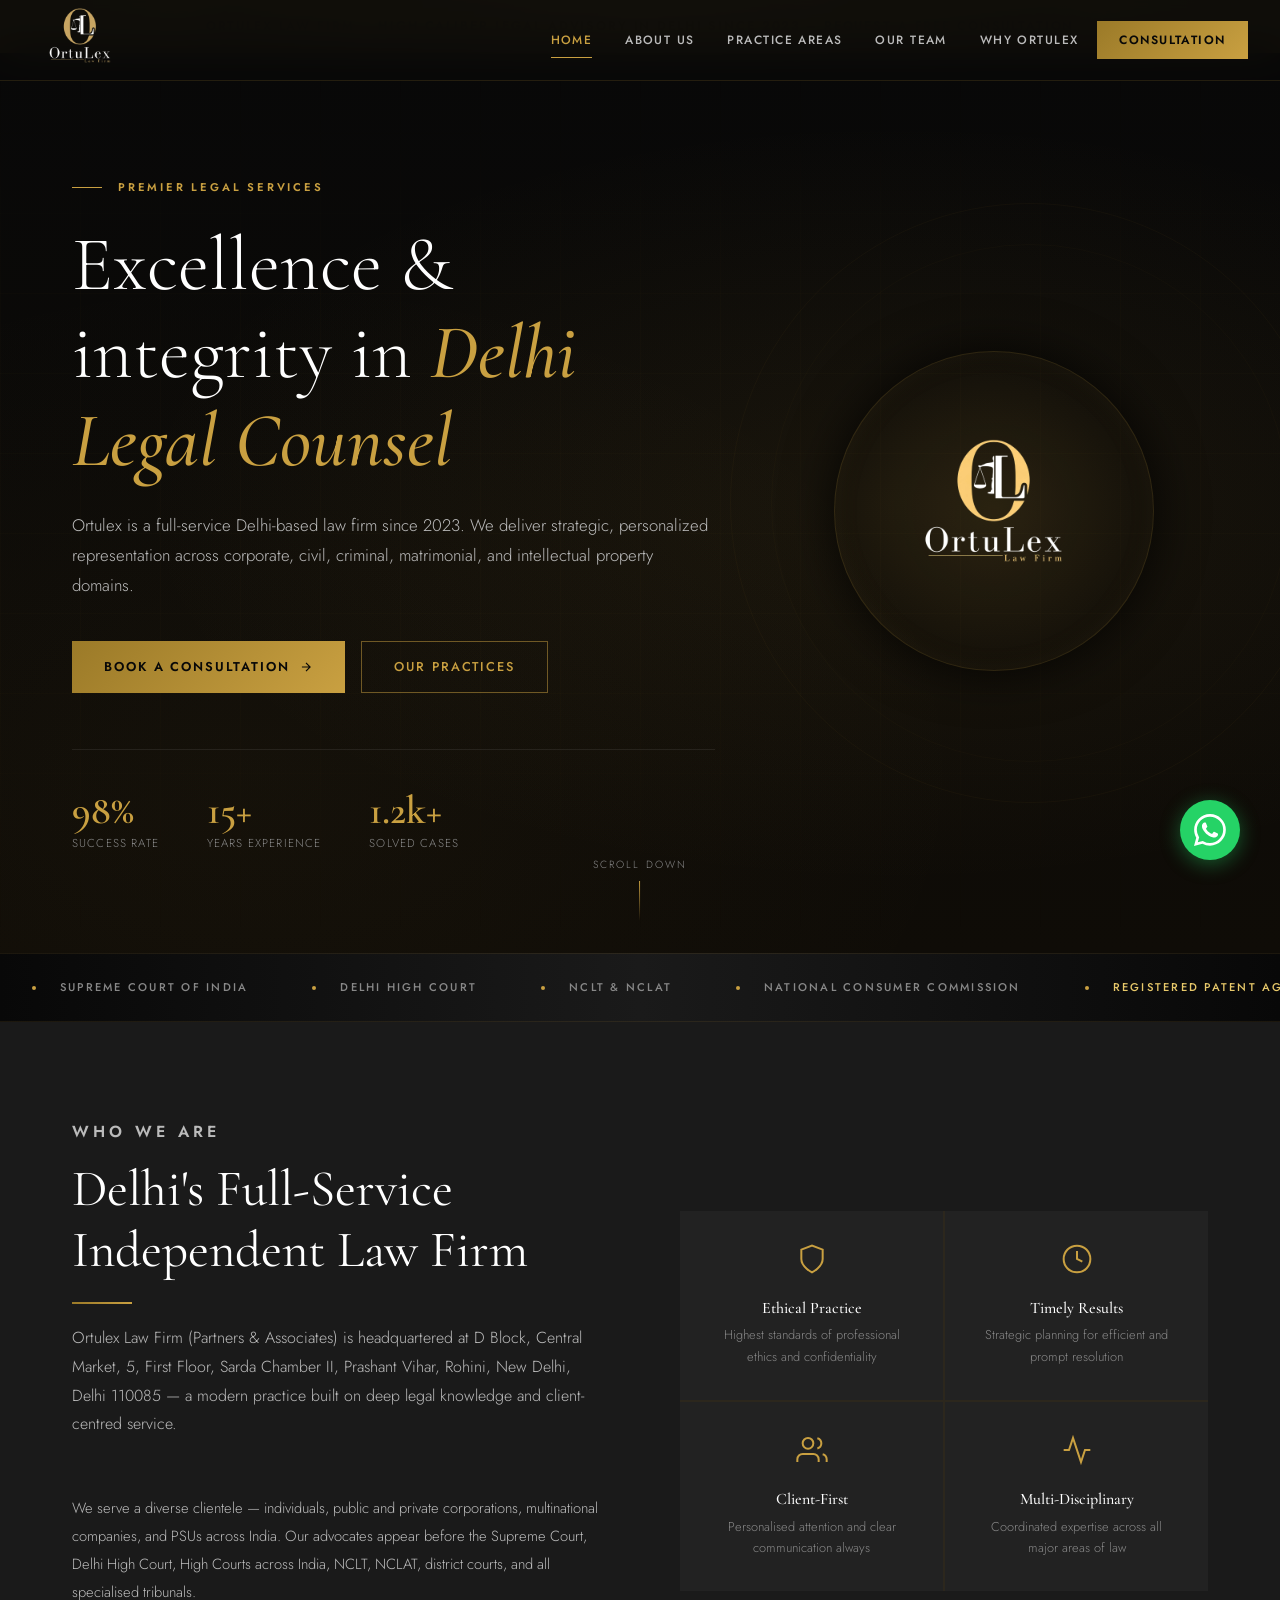
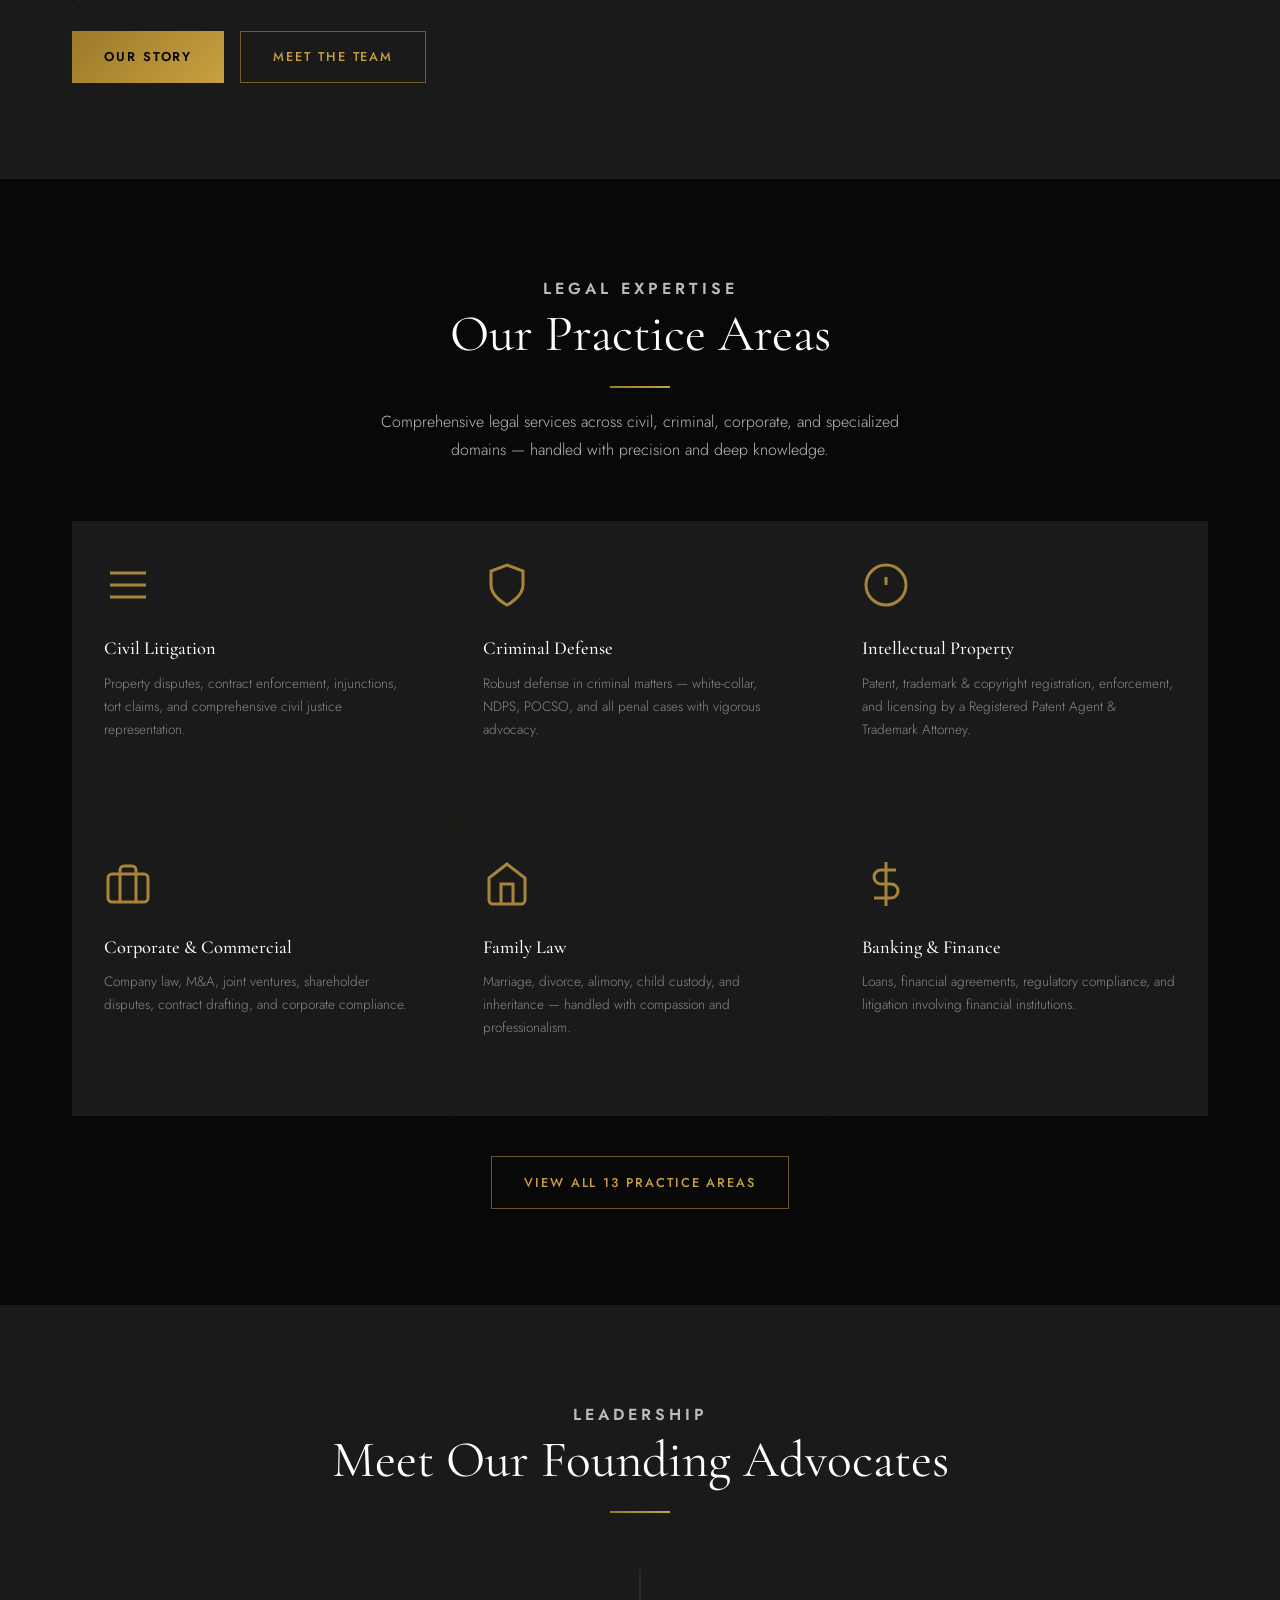
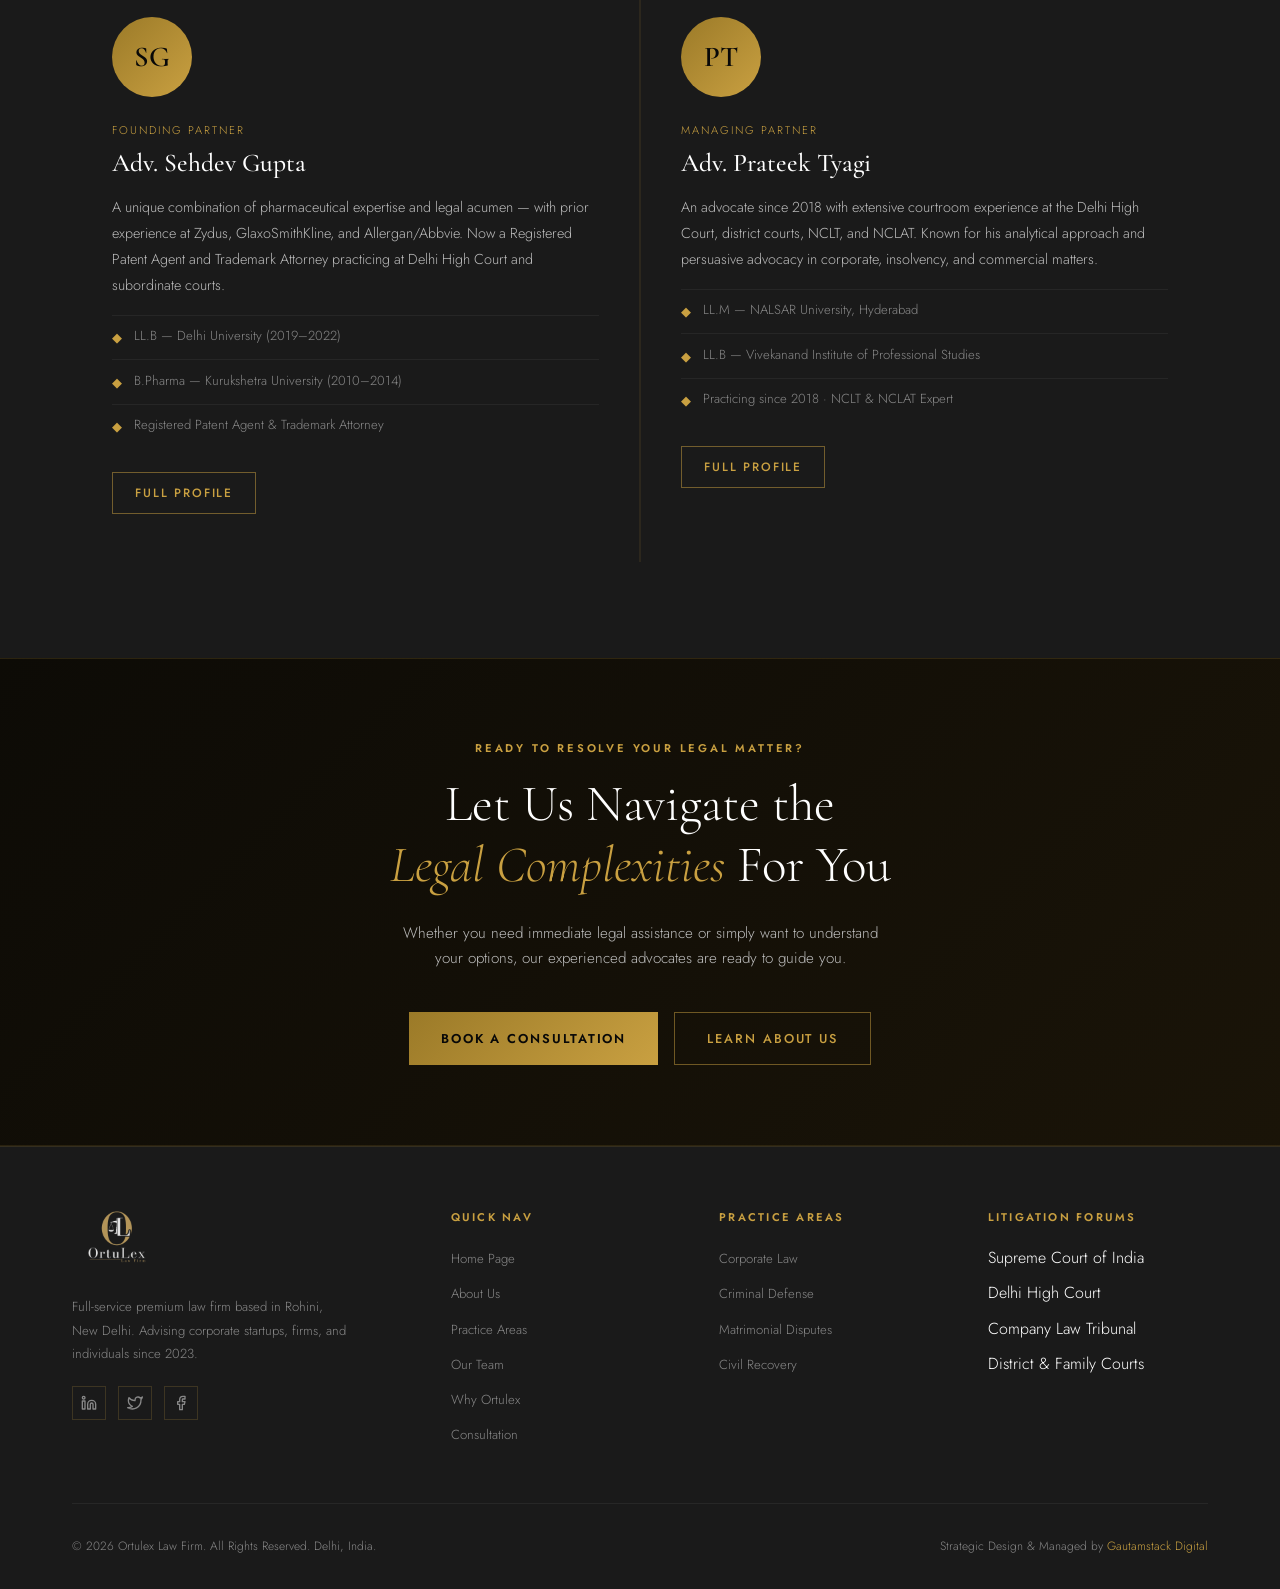
==== commit cbbc5553: "feat: implement global header/footer via dynamic JS, add deployment configs, and enable clean URL ro" ====
--- a/index.html
+++ b/index.html
@@ -30,11 +30,11 @@
             Ortulex is a full-service Delhi-based law firm since 2023. We deliver strategic, personalized representation across corporate, civil, criminal, matrimonial, and intellectual property domains.
           </p>
           <div class="hero-actions animate-fadeup delay-3">
-            <a class="btn-primary" href="consultation.html">
+            <a class="btn-primary" href="consultation">
               Book a Consultation
               <svg width="14" height="14" viewBox="0 0 24 24" fill="none" stroke="currentColor" stroke-width="2"><path d="M5 12h14M12 5l7 7-7 7"/></svg>
             </a>
-            <a class="btn-outline" href="practices.html">Our Practices</a>
+            <a class="btn-outline" href="practices">Our Practices</a>
           </div>
           
           <div class="hero-stats animate-fadeup delay-4">
@@ -112,8 +112,8 @@
           </div>
           <p style="color:var(--gray-light);font-size:0.92rem;line-height:1.9;margin-bottom:1.5rem;">We serve a diverse clientele — individuals, public and private corporations, multinational companies, and PSUs across India. Our advocates appear before the Supreme Court, Delhi High Court, High Courts across India, NCLT, NCLAT, district courts, and all specialised tribunals.</p>
           <div style="display:flex;gap:1rem;flex-wrap:wrap;">
-            <a class="btn-primary" href="about.html">Our Story</a>
-            <a class="btn-outline" href="team.html">Meet the Team</a>
+            <a class="btn-primary" href="about">Our Story</a>
+            <a class="btn-outline" href="team">Meet the Team</a>
           </div>
         </div>
         <div>
@@ -154,37 +154,37 @@
         <p>Comprehensive legal services across civil, criminal, corporate, and specialized domains — handled with precision and deep knowledge.</p>
       </div>
       <div class="practices-grid">
-        <a class="practice-card" href="practices.html">
+        <a class="practice-card" href="practices">
           <svg class="practice-icon" viewBox="0 0 24 24" fill="none" stroke="currentColor" stroke-width="1.5"><path d="M3 6h18M3 12h18M3 18h18"></path></svg>
           <h4>Civil Litigation</h4>
           <p>Property disputes, contract enforcement, injunctions, tort claims, and comprehensive civil justice representation.</p>
           <div class="card-arrow">View Details &rarr;</div>
         </a>
-        <a class="practice-card" href="practices.html">
+        <a class="practice-card" href="practices">
           <svg class="practice-icon" viewBox="0 0 24 24" fill="none" stroke="currentColor" stroke-width="1.5"><path d="M12 22s8-4 8-10V5l-8-3-8 3v7c0 6 8 10 8 10z"></path></svg>
           <h4>Criminal Defense</h4>
           <p>Robust defense in criminal matters — white-collar, NDPS, POCSO, and all penal cases with vigorous advocacy.</p>
           <div class="card-arrow">View Details &rarr;</div>
         </a>
-        <a class="practice-card" href="practices.html">
+        <a class="practice-card" href="practices">
           <svg class="practice-icon" viewBox="0 0 24 24" fill="none" stroke="currentColor" stroke-width="1.5"><circle cx="12" cy="12" r="10"></circle><line x1="12" y1="8" x2="12" y2="12"></line><line x1="12" y1="16" x2="12.01" y2="16"></line></svg>
           <h4>Intellectual Property</h4>
           <p>Patent, trademark &amp; copyright registration, enforcement, and licensing by a Registered Patent Agent &amp; Trademark Attorney.</p>
           <div class="card-arrow">View Details &rarr;</div>
         </a>
-        <a class="practice-card" href="practices.html">
+        <a class="practice-card" href="practices">
           <svg class="practice-icon" viewBox="0 0 24 24" fill="none" stroke="currentColor" stroke-width="1.5"><rect x="2" y="7" width="20" height="14" rx="2" ry="2"></rect><path d="M16 21V5a2 2 0 00-2-2h-4a2 2 0 00-2 2v16"></path></svg>
           <h4>Corporate &amp; Commercial</h4>
           <p>Company law, M&amp;A, joint ventures, shareholder disputes, contract drafting, and corporate compliance.</p>
           <div class="card-arrow">View Details &rarr;</div>
         </a>
-        <a class="practice-card" href="practices.html">
+        <a class="practice-card" href="practices">
           <svg class="practice-icon" viewBox="0 0 24 24" fill="none" stroke="currentColor" stroke-width="1.5"><path d="M3 9l9-7 9 7v11a2 2 0 01-2 2H5a2 2 0 01-2-2z"></path><polyline points="9 22 9 12 15 12 15 22"></polyline></svg>
           <h4>Family Law</h4>
           <p>Marriage, divorce, alimony, child custody, and inheritance — handled with compassion and professionalism.</p>
           <div class="card-arrow">View Details &rarr;</div>
         </a>
-        <a class="practice-card" href="practices.html">
+        <a class="practice-card" href="practices">
           <svg class="practice-icon" viewBox="0 0 24 24" fill="none" stroke="currentColor" stroke-width="1.5"><line x1="12" y1="1" x2="12" y2="23"></line><path d="M17 5H9.5a3.5 3.5 0 000 7h5a3.5 3.5 0 010 7H6"></path></svg>
           <h4>Banking &amp; Finance</h4>
           <p>Loans, financial agreements, regulatory compliance, and litigation involving financial institutions.</p>
@@ -192,7 +192,7 @@
         </a>
       </div>
       <div style="text-align:center;margin-top:2.5rem;">
-        <a class="btn-outline" href="practices.html">View All 13 Practice Areas</a>
+        <a class="btn-outline" href="practices">View All 13 Practice Areas</a>
       </div>
     </div>
   </section>
@@ -214,7 +214,7 @@
           <div class="team-credential"><span class="bullet">◆</span> LL.B — Delhi University (2019–2022)</div>
           <div class="team-credential"><span class="bullet">◆</span> B.Pharma — Kurukshetra University (2010–2014)</div>
           <div class="team-credential"><span class="bullet">◆</span> Registered Patent Agent &amp; Trademark Attorney</div>
-          <div style="margin-top:1.5rem;"><a class="btn-outline" href="team.html" style="font-size:0.75rem;padding:0.6rem 1.4rem;">Full Profile</a></div>
+          <div style="margin-top:1.5rem;"><a class="btn-outline" href="team" style="font-size:0.75rem;padding:0.6rem 1.4rem;">Full Profile</a></div>
         </div>
         <div class="team-card">
           <div class="team-avatar">PT</div>
@@ -224,7 +224,7 @@
           <div class="team-credential"><span class="bullet">◆</span> LL.M — NALSAR University, Hyderabad</div>
           <div class="team-credential"><span class="bullet">◆</span> LL.B — Vivekanand Institute of Professional Studies</div>
           <div class="team-credential"><span class="bullet">◆</span> Practicing since 2018 · NCLT &amp; NCLAT Expert</div>
-          <div style="margin-top:1.5rem;"><a class="btn-outline" href="team.html" style="font-size:0.75rem;padding:0.6rem 1.4rem;">Full Profile</a></div>
+          <div style="margin-top:1.5rem;"><a class="btn-outline" href="team" style="font-size:0.75rem;padding:0.6rem 1.4rem;">Full Profile</a></div>
         </div>
       </div>
     </div>
@@ -237,8 +237,8 @@
       <h2 style="max-width:600px;margin:0 auto 1.5rem;font-weight:300;">Let Us Navigate the<br><em style="color:var(--gold);font-style:italic;">Legal Complexities</em> For You</h2>
       <p style="color:var(--gray-light);max-width:480px;margin:0 auto 2.5rem;font-size:0.95rem;">Whether you need immediate legal assistance or simply want to understand your options, our experienced advocates are ready to guide you.</p>
       <div style="display:flex;gap:1rem;justify-content:center;flex-wrap:wrap;">
-        <a class="btn-primary" href="consultation.html">Book a Consultation</a>
-        <a class="btn-outline" href="about.html">Learn About Us</a>
+        <a class="btn-primary" href="consultation">Book a Consultation</a>
+        <a class="btn-outline" href="about">Learn About Us</a>
       </div>
     </div>
   </section>
--- a/css/style.css
+++ b/css/style.css
@@ -135,7 +135,7 @@
   cursor: pointer;
 }
 .nav-logo img {
-  height: 52px;
+  height: 64px;
   width: auto;
   filter: brightness(1);
   transition: var(--transition);
@@ -1203,3 +1203,57 @@
 
 /* ===== PAGE TRANSITIONS ===== */
 .page-enter { animation: fadeIn 0.4s ease; }
+
+/* ===== FLOATING WHATSAPP BUTTON ===== */
+.whatsapp-float {
+  position: fixed;
+  bottom: 2.5rem;
+  right: 2.5rem;
+  width: 60px;
+  height: 60px;
+  background-color: #25D366;
+  color: #fff;
+  border-radius: 50%;
+  display: flex;
+  align-items: center;
+  justify-content: center;
+  box-shadow: 0 4px 20px rgba(37, 211, 102, 0.4);
+  z-index: 9999;
+  transition: transform 0.3s ease, box-shadow 0.3s ease, background-color 0.3s ease;
+  animation: whatsapp-pulse 2s infinite;
+}
+.whatsapp-float:hover {
+  transform: scale(1.1);
+  background-color: #20ba5a;
+  box-shadow: 0 6px 25px rgba(32, 186, 90, 0.6);
+  color: #fff;
+}
+.whatsapp-float svg {
+  width: 32px;
+  height: 32px;
+}
+@keyframes whatsapp-pulse {
+  0% {
+    box-shadow: 0 0 0 0 rgba(37, 211, 102, 0.4);
+  }
+  70% {
+    box-shadow: 0 0 0 15px rgba(37, 211, 102, 0);
+  }
+  100% {
+    box-shadow: 0 0 0 0 rgba(37, 211, 102, 0);
+  }
+}
+
+@media (max-width: 768px) {
+  .whatsapp-float {
+    bottom: 1.5rem;
+    right: 1.5rem;
+    width: 50px;
+    height: 50px;
+  }
+  .whatsapp-float svg {
+    width: 26px;
+    height: 26px;
+  }
+}
+
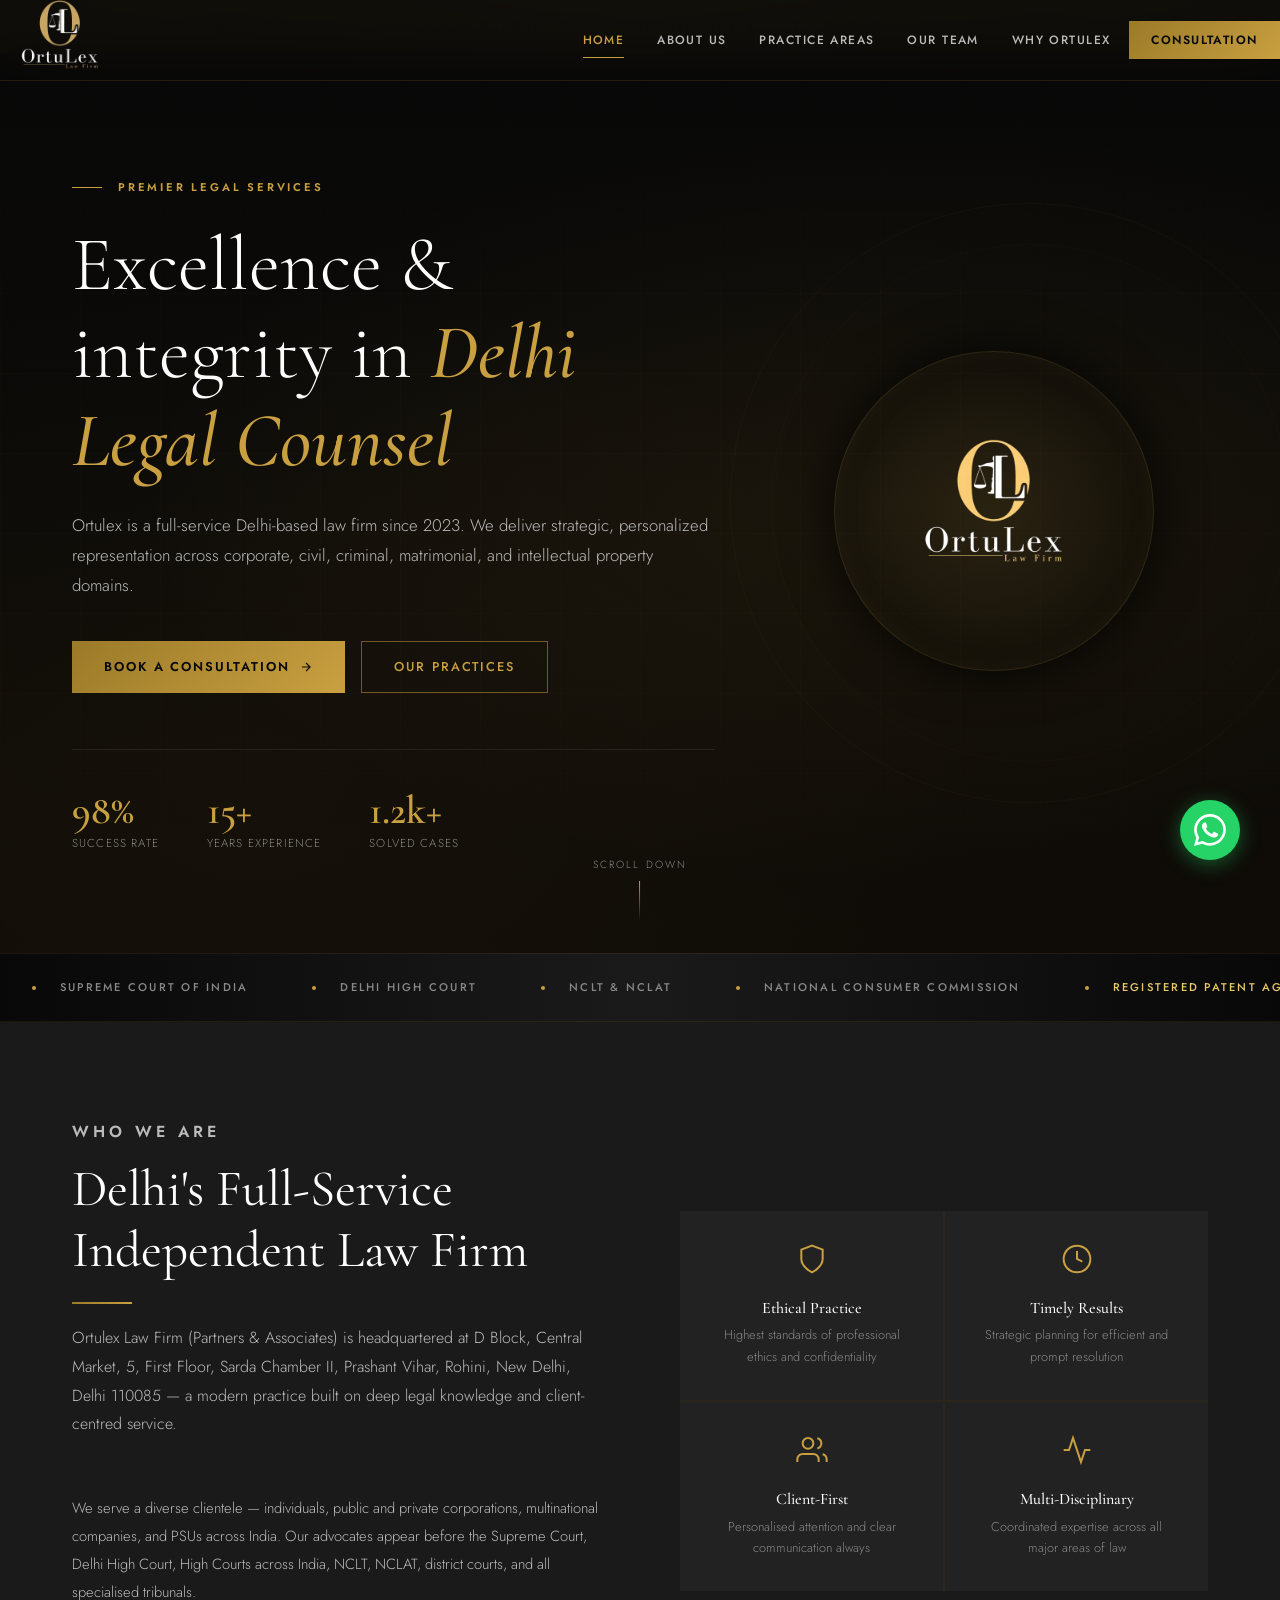
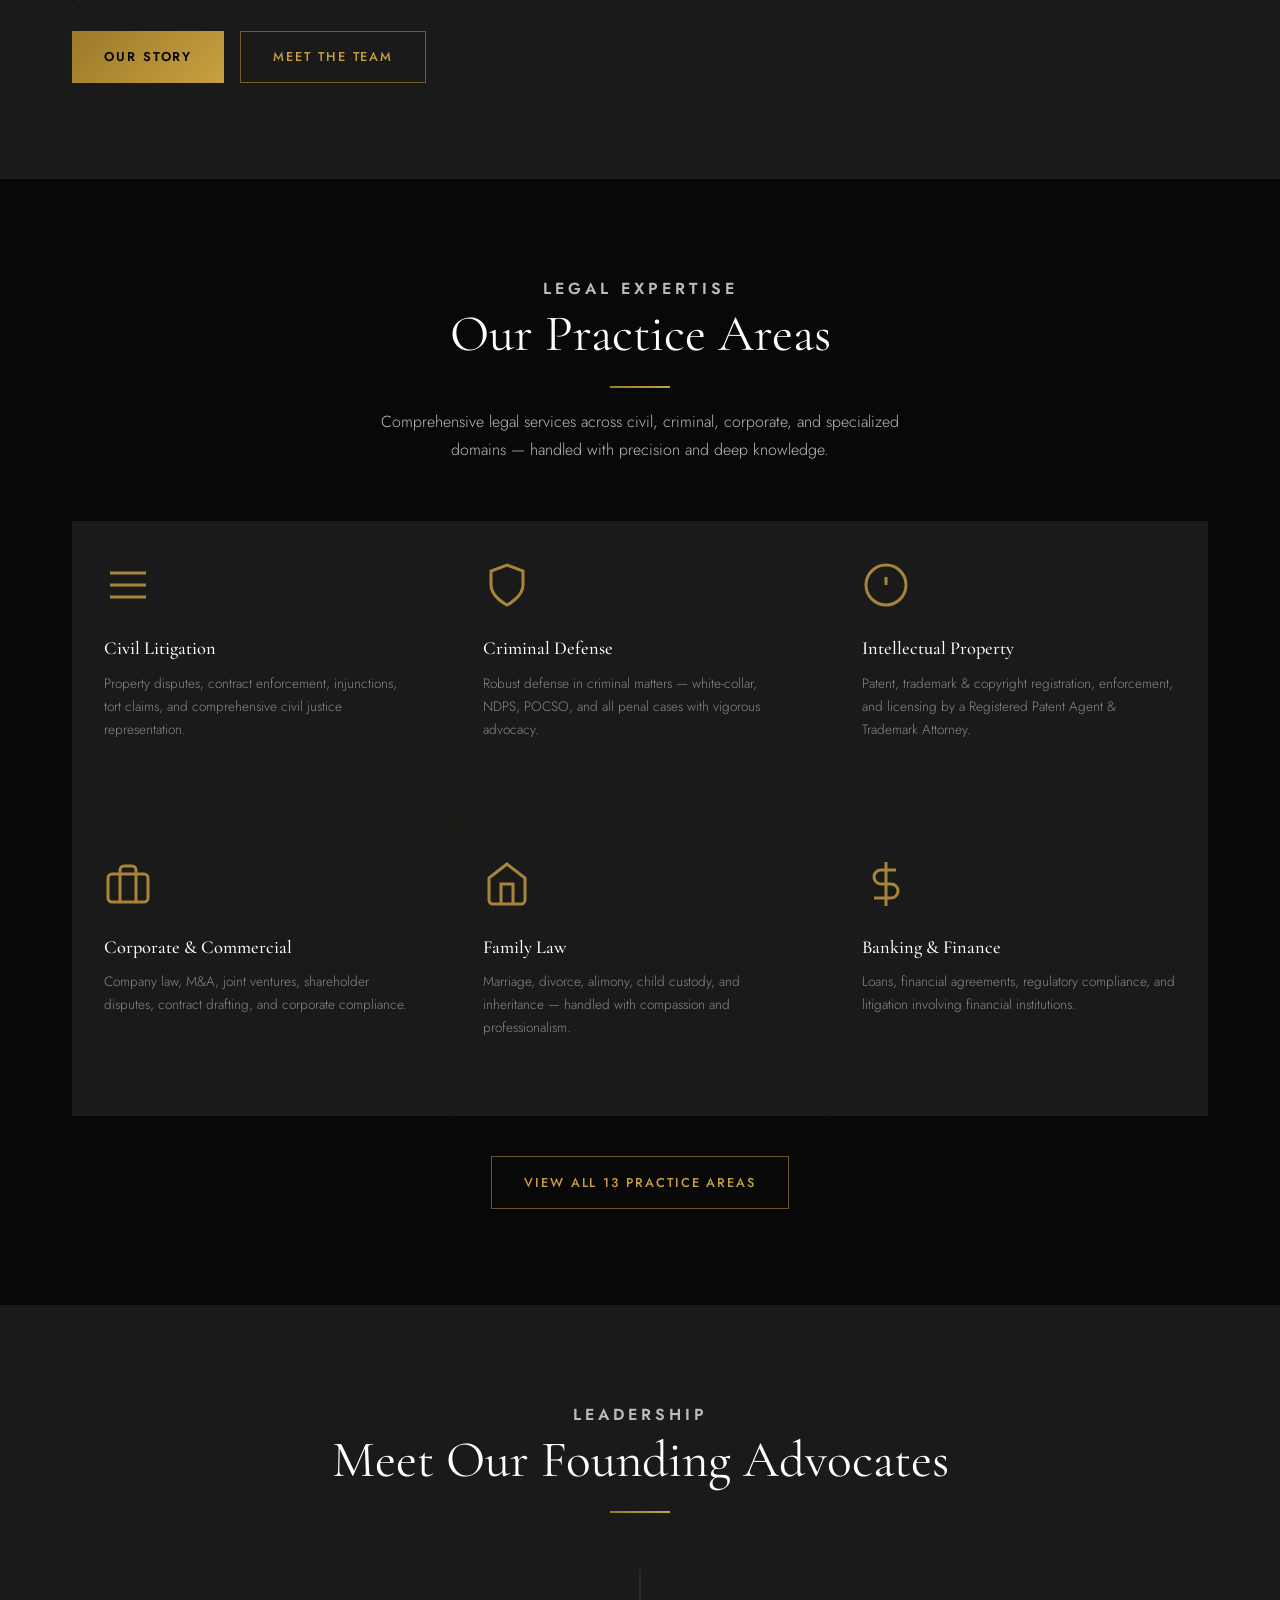
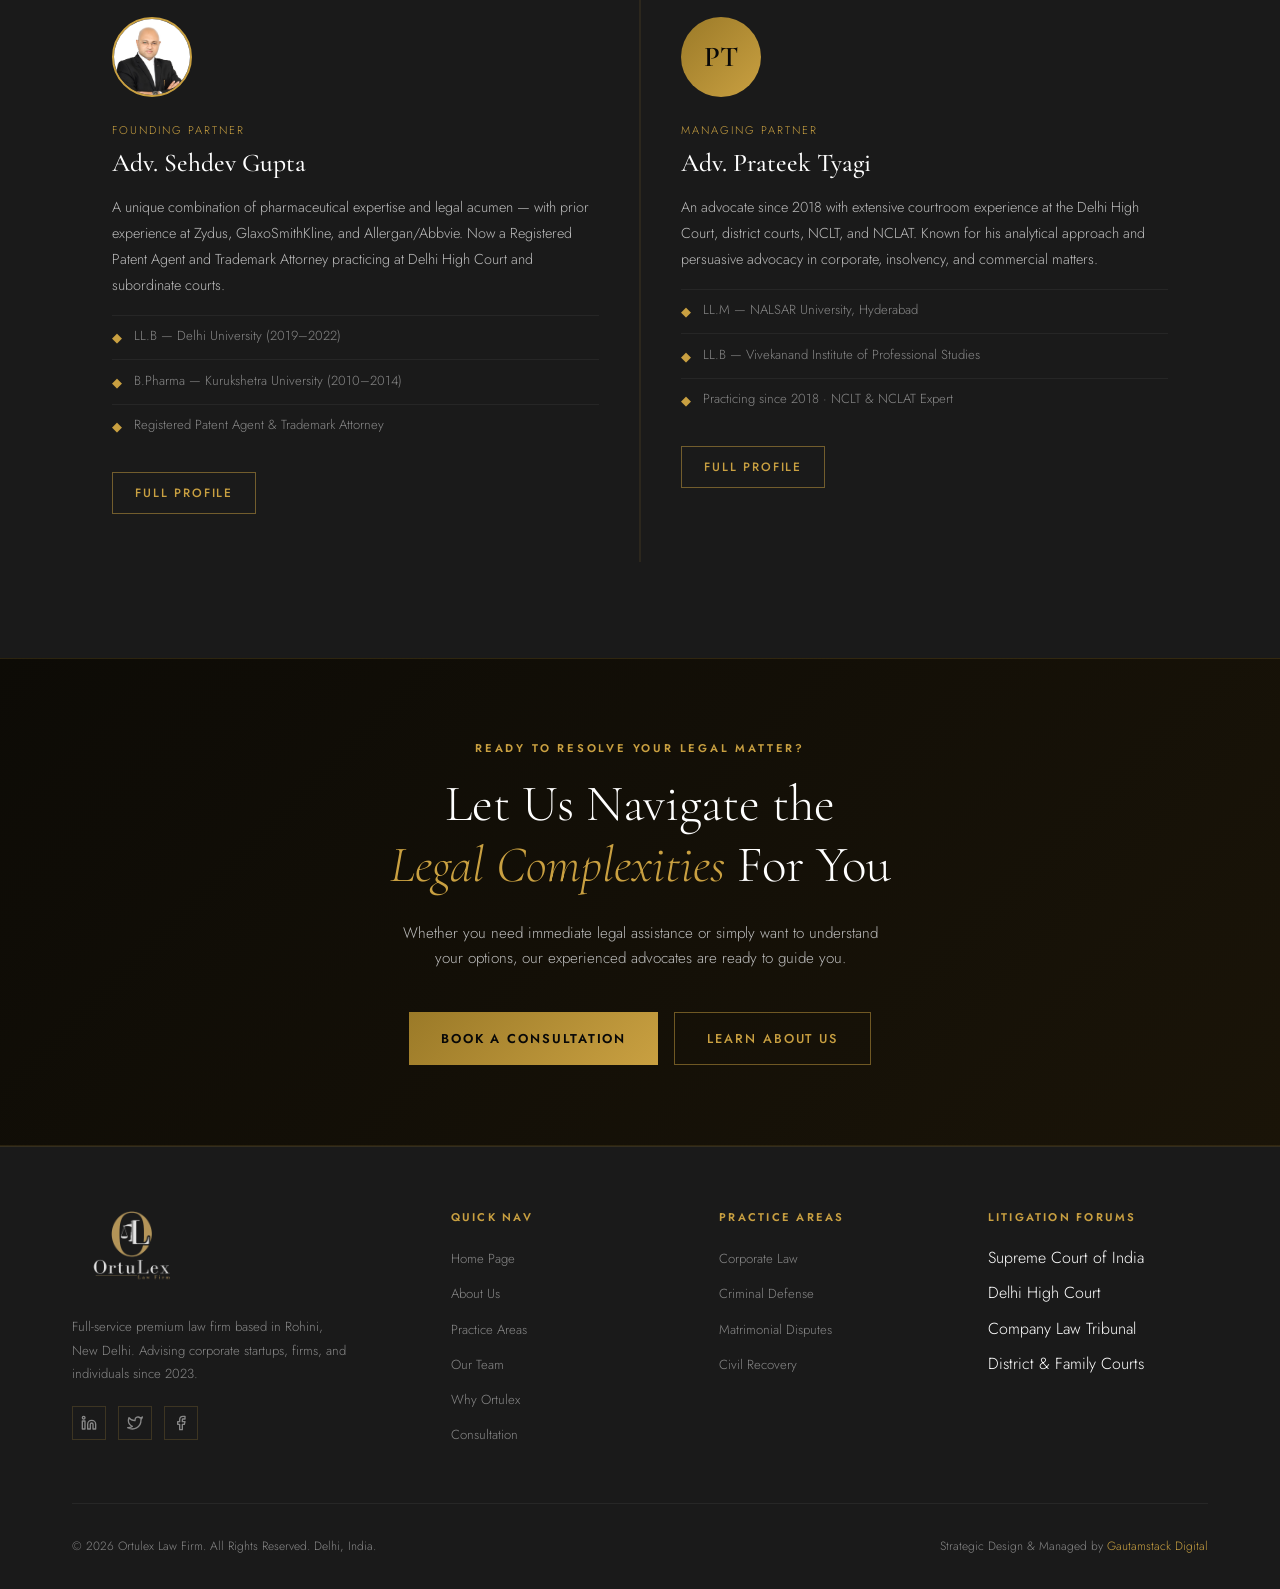
==== commit 8d2ec239: "feat: add team member profile for Ms. Nirja and update team images to use portrait photos" ====
--- a/index.html
+++ b/index.html
@@ -1,15 +1,21 @@
 <!DOCTYPE html>
 <html lang="en">
+
 <head>
   <meta charset="UTF-8">
   <meta name="viewport" content="width=device-width, initial-scale=1.0">
+  <meta name="google-site-verification" content="3RH8YtQED-Is2mBMH1QnQnti1eqNyvmR3B37oyAZ7Yw" />
   <title>Ortulex Law Firm – Delhi Full-Service Lawyers</title>
-  <meta name="description" content="Ortulex Law Firm – Full-service legal solutions in Delhi since 2023. Expert counsel in civil, criminal, corporate, family & intellectual property law.">
+  <meta name="description"
+    content="Ortulex Law Firm – Full-service legal solutions in Delhi since 2023. Expert counsel in civil, criminal, corporate, family & intellectual property law.">
   <link rel="preconnect" href="https://fonts.googleapis.com">
   <link rel="preconnect" href="https://fonts.gstatic.com" crossorigin>
-  <link href="https://fonts.googleapis.com/css2?family=Cormorant+Garamond:ital,wght@0,300;0,400;0,500;0,600;0,700;1,400;1,600&family=Jost:wght@300;400;500;600&display=swap" rel="stylesheet">
+  <link
+    href="https://fonts.googleapis.com/css2?family=Cormorant+Garamond:ital,wght@0,300;0,400;0,500;0,600;0,700;1,400;1,600&family=Jost:wght@300;400;500;600&display=swap"
+    rel="stylesheet">
   <link rel="stylesheet" href="css/style.css">
 </head>
+
 <body>
 
   <!-- DYNAMIC HEADER PLACEHOLDER -->
@@ -20,23 +26,26 @@
     <div class="hero-bg"></div>
     <div class="hero-grid"></div>
     <div class="hero-ornament"></div>
-    
+
     <div class="container">
       <div class="hero-wrapper">
         <div class="hero-content">
           <div class="hero-label label">Premier Legal Services</div>
           <h1 class="animate-fadeup delay-1">Excellence & integrity in <em>Delhi Legal Counsel</em></h1>
           <p class="hero-sub animate-fadeup delay-2">
-            Ortulex is a full-service Delhi-based law firm since 2023. We deliver strategic, personalized representation across corporate, civil, criminal, matrimonial, and intellectual property domains.
+            Ortulex is a full-service Delhi-based law firm since 2023. We deliver strategic, personalized representation
+            across corporate, civil, criminal, matrimonial, and intellectual property domains.
           </p>
           <div class="hero-actions animate-fadeup delay-3">
             <a class="btn-primary" href="consultation">
               Book a Consultation
-              <svg width="14" height="14" viewBox="0 0 24 24" fill="none" stroke="currentColor" stroke-width="2"><path d="M5 12h14M12 5l7 7-7 7"/></svg>
+              <svg width="14" height="14" viewBox="0 0 24 24" fill="none" stroke="currentColor" stroke-width="2">
+                <path d="M5 12h14M12 5l7 7-7 7" />
+              </svg>
             </a>
             <a class="btn-outline" href="practices">Our Practices</a>
           </div>
-          
+
           <div class="hero-stats animate-fadeup delay-4">
             <div class="stat-item">
               <div class="stat-number">98%</div>
@@ -52,7 +61,7 @@
             </div>
           </div>
         </div>
-        
+
         <div class="hero-visual animate-fadein delay-5">
           <div class="hero-visual-inner">
             <img class="hero-logo-showcase" src="images/logo.png" alt="Large Ortulex Emblem">
@@ -82,7 +91,7 @@
       <div class="marquee-item highlight"><span class="dot"></span> Corporate Law</div>
       <div class="marquee-item"><span class="dot"></span> Intellectual Property</div>
       <div class="marquee-item"><span class="dot"></span> Criminal Defense</div>
-      
+
       <!-- Duplicate for seamless loop -->
       <div class="marquee-item"><span class="dot"></span> Supreme Court of India</div>
       <div class="marquee-item"><span class="dot"></span> Delhi High Court</div>
@@ -107,10 +116,17 @@
           <div class="section-header">
             <p class="label">Who We Are</p>
             <h2>Delhi's Full-Service<br>Independent Law Firm</h2>
-            <div style="width:60px;height:2px;background:linear-gradient(90deg,var(--gold-dark),var(--gold));margin:1.25rem 0;"></div>
-            <p>Ortulex Law Firm (Partners &amp; Associates) is headquartered at D Block, Central Market, 5, First Floor, Sarda Chamber II, Prashant Vihar, Rohini, New Delhi, Delhi 110085 — a modern practice built on deep legal knowledge and client-centred service.</p>
-          </div>
-          <p style="color:var(--gray-light);font-size:0.92rem;line-height:1.9;margin-bottom:1.5rem;">We serve a diverse clientele — individuals, public and private corporations, multinational companies, and PSUs across India. Our advocates appear before the Supreme Court, Delhi High Court, High Courts across India, NCLT, NCLAT, district courts, and all specialised tribunals.</p>
+            <div
+              style="width:60px;height:2px;background:linear-gradient(90deg,var(--gold-dark),var(--gold));margin:1.25rem 0;">
+            </div>
+            <p>Ortulex Law Firm (Partners &amp; Associates) is headquartered at D Block, Central Market, 5, First Floor,
+              Sarda Chamber II, Prashant Vihar, Rohini, New Delhi, Delhi 110085 — a modern practice built on deep legal
+              knowledge and client-centred service.</p>
+          </div>
+          <p style="color:var(--gray-light);font-size:0.92rem;line-height:1.9;margin-bottom:1.5rem;">We serve a diverse
+            clientele — individuals, public and private corporations, multinational companies, and PSUs across India.
+            Our advocates appear before the Supreme Court, Delhi High Court, High Courts across India, NCLT, NCLAT,
+            district courts, and all specialised tribunals.</p>
           <div style="display:flex;gap:1rem;flex-wrap:wrap;">
             <a class="btn-primary" href="about">Our Story</a>
             <a class="btn-outline" href="team">Meet the Team</a>
@@ -119,23 +135,44 @@
         <div>
           <div class="overview-features-grid">
             <div style="background:var(--dark3);padding:2rem;text-align:center;">
-              <svg width="32" height="32" viewBox="0 0 24 24" fill="none" stroke="var(--gold)" stroke-width="1.5" style="margin-bottom:1rem;"><path d="M12 22s8-4 8-10V5l-8-3-8 3v7c0 6 8 10 8 10z"></path></svg>
-              <h4 style="font-family:var(--serif);font-size:1rem;font-weight:500;margin-bottom:0.4rem;">Ethical Practice</h4>
-              <p style="font-size:0.8rem;color:var(--gray);">Highest standards of professional ethics and confidentiality</p>
+              <svg width="32" height="32" viewBox="0 0 24 24" fill="none" stroke="var(--gold)" stroke-width="1.5"
+                style="margin-bottom:1rem;">
+                <path d="M12 22s8-4 8-10V5l-8-3-8 3v7c0 6 8 10 8 10z"></path>
+              </svg>
+              <h4 style="font-family:var(--serif);font-size:1rem;font-weight:500;margin-bottom:0.4rem;">Ethical Practice
+              </h4>
+              <p style="font-size:0.8rem;color:var(--gray);">Highest standards of professional ethics and
+                confidentiality</p>
             </div>
             <div style="background:var(--dark3);padding:2rem;text-align:center;">
-              <svg width="32" height="32" viewBox="0 0 24 24" fill="none" stroke="var(--gold)" stroke-width="1.5" style="margin-bottom:1rem;"><circle cx="12" cy="12" r="10"></circle><polyline points="12 6 12 12 16 14"></polyline></svg>
-              <h4 style="font-family:var(--serif);font-size:1rem;font-weight:500;margin-bottom:0.4rem;">Timely Results</h4>
+              <svg width="32" height="32" viewBox="0 0 24 24" fill="none" stroke="var(--gold)" stroke-width="1.5"
+                style="margin-bottom:1rem;">
+                <circle cx="12" cy="12" r="10"></circle>
+                <polyline points="12 6 12 12 16 14"></polyline>
+              </svg>
+              <h4 style="font-family:var(--serif);font-size:1rem;font-weight:500;margin-bottom:0.4rem;">Timely Results
+              </h4>
               <p style="font-size:0.8rem;color:var(--gray);">Strategic planning for efficient and prompt resolution</p>
             </div>
             <div style="background:var(--dark3);padding:2rem;text-align:center;">
-              <svg width="32" height="32" viewBox="0 0 24 24" fill="none" stroke="var(--gold)" stroke-width="1.5" style="margin-bottom:1rem;"><path d="M17 21v-2a4 4 0 00-4-4H5a4 4 0 00-4 4v2"></path><circle cx="9" cy="7" r="4"></circle><path d="M23 21v-2a4 4 0 00-3-3.87"></path><path d="M16 3.13a4 4 0 010 7.75"></path></svg>
-              <h4 style="font-family:var(--serif);font-size:1rem;font-weight:500;margin-bottom:0.4rem;">Client-First</h4>
+              <svg width="32" height="32" viewBox="0 0 24 24" fill="none" stroke="var(--gold)" stroke-width="1.5"
+                style="margin-bottom:1rem;">
+                <path d="M17 21v-2a4 4 0 00-4-4H5a4 4 0 00-4 4v2"></path>
+                <circle cx="9" cy="7" r="4"></circle>
+                <path d="M23 21v-2a4 4 0 00-3-3.87"></path>
+                <path d="M16 3.13a4 4 0 010 7.75"></path>
+              </svg>
+              <h4 style="font-family:var(--serif);font-size:1rem;font-weight:500;margin-bottom:0.4rem;">Client-First
+              </h4>
               <p style="font-size:0.8rem;color:var(--gray);">Personalised attention and clear communication always</p>
             </div>
             <div style="background:var(--dark3);padding:2rem;text-align:center;">
-              <svg width="32" height="32" viewBox="0 0 24 24" fill="none" stroke="var(--gold)" stroke-width="1.5" style="margin-bottom:1rem;"><polyline points="22 12 18 12 15 21 9 3 6 12 2 12"></polyline></svg>
-              <h4 style="font-family:var(--serif);font-size:1rem;font-weight:500;margin-bottom:0.4rem;">Multi-Disciplinary</h4>
+              <svg width="32" height="32" viewBox="0 0 24 24" fill="none" stroke="var(--gold)" stroke-width="1.5"
+                style="margin-bottom:1rem;">
+                <polyline points="22 12 18 12 15 21 9 3 6 12 2 12"></polyline>
+              </svg>
+              <h4 style="font-family:var(--serif);font-size:1rem;font-weight:500;margin-bottom:0.4rem;">
+                Multi-Disciplinary</h4>
               <p style="font-size:0.8rem;color:var(--gray);">Coordinated expertise across all major areas of law</p>
             </div>
           </div>
@@ -150,42 +187,67 @@
       <div class="section-header center">
         <p class="label">Legal Expertise</p>
         <h2>Our Practice Areas</h2>
-        <div style="width:60px;height:2px;background:linear-gradient(90deg,var(--gold-dark),var(--gold));margin:1.25rem auto;"></div>
-        <p>Comprehensive legal services across civil, criminal, corporate, and specialized domains — handled with precision and deep knowledge.</p>
+        <div
+          style="width:60px;height:2px;background:linear-gradient(90deg,var(--gold-dark),var(--gold));margin:1.25rem auto;">
+        </div>
+        <p>Comprehensive legal services across civil, criminal, corporate, and specialized domains — handled with
+          precision and deep knowledge.</p>
       </div>
       <div class="practices-grid">
         <a class="practice-card" href="practices">
-          <svg class="practice-icon" viewBox="0 0 24 24" fill="none" stroke="currentColor" stroke-width="1.5"><path d="M3 6h18M3 12h18M3 18h18"></path></svg>
+          <svg class="practice-icon" viewBox="0 0 24 24" fill="none" stroke="currentColor" stroke-width="1.5">
+            <path d="M3 6h18M3 12h18M3 18h18"></path>
+          </svg>
           <h4>Civil Litigation</h4>
-          <p>Property disputes, contract enforcement, injunctions, tort claims, and comprehensive civil justice representation.</p>
-          <div class="card-arrow">View Details &rarr;</div>
-        </a>
-        <a class="practice-card" href="practices">
-          <svg class="practice-icon" viewBox="0 0 24 24" fill="none" stroke="currentColor" stroke-width="1.5"><path d="M12 22s8-4 8-10V5l-8-3-8 3v7c0 6 8 10 8 10z"></path></svg>
+          <p>Property disputes, contract enforcement, injunctions, tort claims, and comprehensive civil justice
+            representation.</p>
+          <div class="card-arrow">View Details &rarr;</div>
+        </a>
+        <a class="practice-card" href="practices">
+          <svg class="practice-icon" viewBox="0 0 24 24" fill="none" stroke="currentColor" stroke-width="1.5">
+            <path d="M12 22s8-4 8-10V5l-8-3-8 3v7c0 6 8 10 8 10z"></path>
+          </svg>
           <h4>Criminal Defense</h4>
-          <p>Robust defense in criminal matters — white-collar, NDPS, POCSO, and all penal cases with vigorous advocacy.</p>
-          <div class="card-arrow">View Details &rarr;</div>
-        </a>
-        <a class="practice-card" href="practices">
-          <svg class="practice-icon" viewBox="0 0 24 24" fill="none" stroke="currentColor" stroke-width="1.5"><circle cx="12" cy="12" r="10"></circle><line x1="12" y1="8" x2="12" y2="12"></line><line x1="12" y1="16" x2="12.01" y2="16"></line></svg>
+          <p>Robust defense in criminal matters — white-collar, NDPS, POCSO, and all penal cases with vigorous advocacy.
+          </p>
+          <div class="card-arrow">View Details &rarr;</div>
+        </a>
+        <a class="practice-card" href="practices">
+          <svg class="practice-icon" viewBox="0 0 24 24" fill="none" stroke="currentColor" stroke-width="1.5">
+            <circle cx="12" cy="12" r="10"></circle>
+            <line x1="12" y1="8" x2="12" y2="12"></line>
+            <line x1="12" y1="16" x2="12.01" y2="16"></line>
+          </svg>
           <h4>Intellectual Property</h4>
-          <p>Patent, trademark &amp; copyright registration, enforcement, and licensing by a Registered Patent Agent &amp; Trademark Attorney.</p>
-          <div class="card-arrow">View Details &rarr;</div>
-        </a>
-        <a class="practice-card" href="practices">
-          <svg class="practice-icon" viewBox="0 0 24 24" fill="none" stroke="currentColor" stroke-width="1.5"><rect x="2" y="7" width="20" height="14" rx="2" ry="2"></rect><path d="M16 21V5a2 2 0 00-2-2h-4a2 2 0 00-2 2v16"></path></svg>
+          <p>Patent, trademark &amp; copyright registration, enforcement, and licensing by a Registered Patent Agent
+            &amp; Trademark Attorney.</p>
+          <div class="card-arrow">View Details &rarr;</div>
+        </a>
+        <a class="practice-card" href="practices">
+          <svg class="practice-icon" viewBox="0 0 24 24" fill="none" stroke="currentColor" stroke-width="1.5">
+            <rect x="2" y="7" width="20" height="14" rx="2" ry="2"></rect>
+            <path d="M16 21V5a2 2 0 00-2-2h-4a2 2 0 00-2 2v16"></path>
+          </svg>
           <h4>Corporate &amp; Commercial</h4>
-          <p>Company law, M&amp;A, joint ventures, shareholder disputes, contract drafting, and corporate compliance.</p>
-          <div class="card-arrow">View Details &rarr;</div>
-        </a>
-        <a class="practice-card" href="practices">
-          <svg class="practice-icon" viewBox="0 0 24 24" fill="none" stroke="currentColor" stroke-width="1.5"><path d="M3 9l9-7 9 7v11a2 2 0 01-2 2H5a2 2 0 01-2-2z"></path><polyline points="9 22 9 12 15 12 15 22"></polyline></svg>
+          <p>Company law, M&amp;A, joint ventures, shareholder disputes, contract drafting, and corporate compliance.
+          </p>
+          <div class="card-arrow">View Details &rarr;</div>
+        </a>
+        <a class="practice-card" href="practices">
+          <svg class="practice-icon" viewBox="0 0 24 24" fill="none" stroke="currentColor" stroke-width="1.5">
+            <path d="M3 9l9-7 9 7v11a2 2 0 01-2 2H5a2 2 0 01-2-2z"></path>
+            <polyline points="9 22 9 12 15 12 15 22"></polyline>
+          </svg>
           <h4>Family Law</h4>
-          <p>Marriage, divorce, alimony, child custody, and inheritance — handled with compassion and professionalism.</p>
-          <div class="card-arrow">View Details &rarr;</div>
-        </a>
-        <a class="practice-card" href="practices">
-          <svg class="practice-icon" viewBox="0 0 24 24" fill="none" stroke="currentColor" stroke-width="1.5"><line x1="12" y1="1" x2="12" y2="23"></line><path d="M17 5H9.5a3.5 3.5 0 000 7h5a3.5 3.5 0 010 7H6"></path></svg>
+          <p>Marriage, divorce, alimony, child custody, and inheritance — handled with compassion and professionalism.
+          </p>
+          <div class="card-arrow">View Details &rarr;</div>
+        </a>
+        <a class="practice-card" href="practices">
+          <svg class="practice-icon" viewBox="0 0 24 24" fill="none" stroke="currentColor" stroke-width="1.5">
+            <line x1="12" y1="1" x2="12" y2="23"></line>
+            <path d="M17 5H9.5a3.5 3.5 0 000 7h5a3.5 3.5 0 010 7H6"></path>
+          </svg>
           <h4>Banking &amp; Finance</h4>
           <p>Loans, financial agreements, regulatory compliance, and litigation involving financial institutions.</p>
           <div class="card-arrow">View Details &rarr;</div>
@@ -203,39 +265,56 @@
       <div class="section-header center">
         <p class="label">Leadership</p>
         <h2>Meet Our Founding Advocates</h2>
-        <div style="width:60px;height:2px;background:linear-gradient(90deg,var(--gold-dark),var(--gold));margin:1.25rem auto;"></div>
+        <div
+          style="width:60px;height:2px;background:linear-gradient(90deg,var(--gold-dark),var(--gold));margin:1.25rem auto;">
+        </div>
       </div>
       <div class="team-grid">
         <div class="team-card">
-          <div class="team-avatar">SG</div>
+          <div class="team-avatar" style="overflow:hidden; border:2px solid var(--gold); padding:0; background:var(--dark3); display:flex; align-items:center; justify-content:center;">
+            <img src="images/Mr. Sehdev Gupta.jpeg" alt="Adv. Sehdev Gupta" style="width:100%; height:100%; object-fit:cover; object-position: center top;">
+          </div>
           <div class="team-role">Founding Partner</div>
           <h3>Adv. Sehdev Gupta</h3>
-          <p>A unique combination of pharmaceutical expertise and legal acumen — with prior experience at Zydus, GlaxoSmithKline, and Allergan/Abbvie. Now a Registered Patent Agent and Trademark Attorney practicing at Delhi High Court and subordinate courts.</p>
+          <p>A unique combination of pharmaceutical expertise and legal acumen — with prior experience at Zydus,
+            GlaxoSmithKline, and Allergan/Abbvie. Now a Registered Patent Agent and Trademark Attorney practicing at
+            Delhi High Court and subordinate courts.</p>
           <div class="team-credential"><span class="bullet">◆</span> LL.B — Delhi University (2019–2022)</div>
           <div class="team-credential"><span class="bullet">◆</span> B.Pharma — Kurukshetra University (2010–2014)</div>
-          <div class="team-credential"><span class="bullet">◆</span> Registered Patent Agent &amp; Trademark Attorney</div>
-          <div style="margin-top:1.5rem;"><a class="btn-outline" href="team" style="font-size:0.75rem;padding:0.6rem 1.4rem;">Full Profile</a></div>
+          <div class="team-credential"><span class="bullet">◆</span> Registered Patent Agent &amp; Trademark Attorney
+          </div>
+          <div style="margin-top:1.5rem;"><a class="btn-outline" href="team"
+              style="font-size:0.75rem;padding:0.6rem 1.4rem;">Full Profile</a></div>
         </div>
         <div class="team-card">
           <div class="team-avatar">PT</div>
           <div class="team-role">Managing Partner</div>
           <h3>Adv. Prateek Tyagi</h3>
-          <p>An advocate since 2018 with extensive courtroom experience at the Delhi High Court, district courts, NCLT, and NCLAT. Known for his analytical approach and persuasive advocacy in corporate, insolvency, and commercial matters.</p>
+          <p>An advocate since 2018 with extensive courtroom experience at the Delhi High Court, district courts, NCLT,
+            and NCLAT. Known for his analytical approach and persuasive advocacy in corporate, insolvency, and
+            commercial matters.</p>
           <div class="team-credential"><span class="bullet">◆</span> LL.M — NALSAR University, Hyderabad</div>
-          <div class="team-credential"><span class="bullet">◆</span> LL.B — Vivekanand Institute of Professional Studies</div>
-          <div class="team-credential"><span class="bullet">◆</span> Practicing since 2018 · NCLT &amp; NCLAT Expert</div>
-          <div style="margin-top:1.5rem;"><a class="btn-outline" href="team" style="font-size:0.75rem;padding:0.6rem 1.4rem;">Full Profile</a></div>
+          <div class="team-credential"><span class="bullet">◆</span> LL.B — Vivekanand Institute of Professional Studies
+          </div>
+          <div class="team-credential"><span class="bullet">◆</span> Practicing since 2018 · NCLT &amp; NCLAT Expert
+          </div>
+          <div style="margin-top:1.5rem;"><a class="btn-outline" href="team"
+              style="font-size:0.75rem;padding:0.6rem 1.4rem;">Full Profile</a></div>
         </div>
       </div>
     </div>
   </section>
 
   <!-- CTA STRIP -->
-  <section style="background:linear-gradient(135deg,#0d0b06,#1a1408);padding:5rem 0;text-align:center;border-top:1px solid rgba(201,160,65,0.15);border-bottom:1px solid rgba(201,160,65,0.15);">
+  <section
+    style="background:linear-gradient(135deg,#0d0b06,#1a1408);padding:5rem 0;text-align:center;border-top:1px solid rgba(201,160,65,0.15);border-bottom:1px solid rgba(201,160,65,0.15);">
     <div class="container">
       <p class="label" style="margin-bottom:1rem;">Ready to Resolve Your Legal Matter?</p>
-      <h2 style="max-width:600px;margin:0 auto 1.5rem;font-weight:300;">Let Us Navigate the<br><em style="color:var(--gold);font-style:italic;">Legal Complexities</em> For You</h2>
-      <p style="color:var(--gray-light);max-width:480px;margin:0 auto 2.5rem;font-size:0.95rem;">Whether you need immediate legal assistance or simply want to understand your options, our experienced advocates are ready to guide you.</p>
+      <h2 style="max-width:600px;margin:0 auto 1.5rem;font-weight:300;">Let Us Navigate the<br><em
+          style="color:var(--gold);font-style:italic;">Legal Complexities</em> For You</h2>
+      <p style="color:var(--gray-light);max-width:480px;margin:0 auto 2.5rem;font-size:0.95rem;">Whether you need
+        immediate legal assistance or simply want to understand your options, our experienced advocates are ready to
+        guide you.</p>
       <div style="display:flex;gap:1rem;justify-content:center;flex-wrap:wrap;">
         <a class="btn-primary" href="consultation">Book a Consultation</a>
         <a class="btn-outline" href="about">Learn About Us</a>
@@ -248,4 +327,5 @@
 
   <script src="js/main.js"></script>
 </body>
+
 </html>
--- a/css/style.css
+++ b/css/style.css
@@ -122,7 +122,7 @@
 .nav-inner {
   max-width: 1300px;
   margin: 0 auto;
-  padding: 0 2rem;
+  /* padding: 0 2rem; */
   height: 80px;
   display: flex;
   align-items: center;
@@ -135,7 +135,7 @@
   cursor: pointer;
 }
 .nav-logo img {
-  height: 64px;
+  height:80px;
   width: auto;
   filter: brightness(1);
   transition: var(--transition);
@@ -954,7 +954,7 @@
   margin-bottom: 3rem;
 }
 .footer-brand img {
-  height: 60px;
+  height: 80px;
   margin-bottom: 1rem;
   filter: brightness(0.9);
 }
